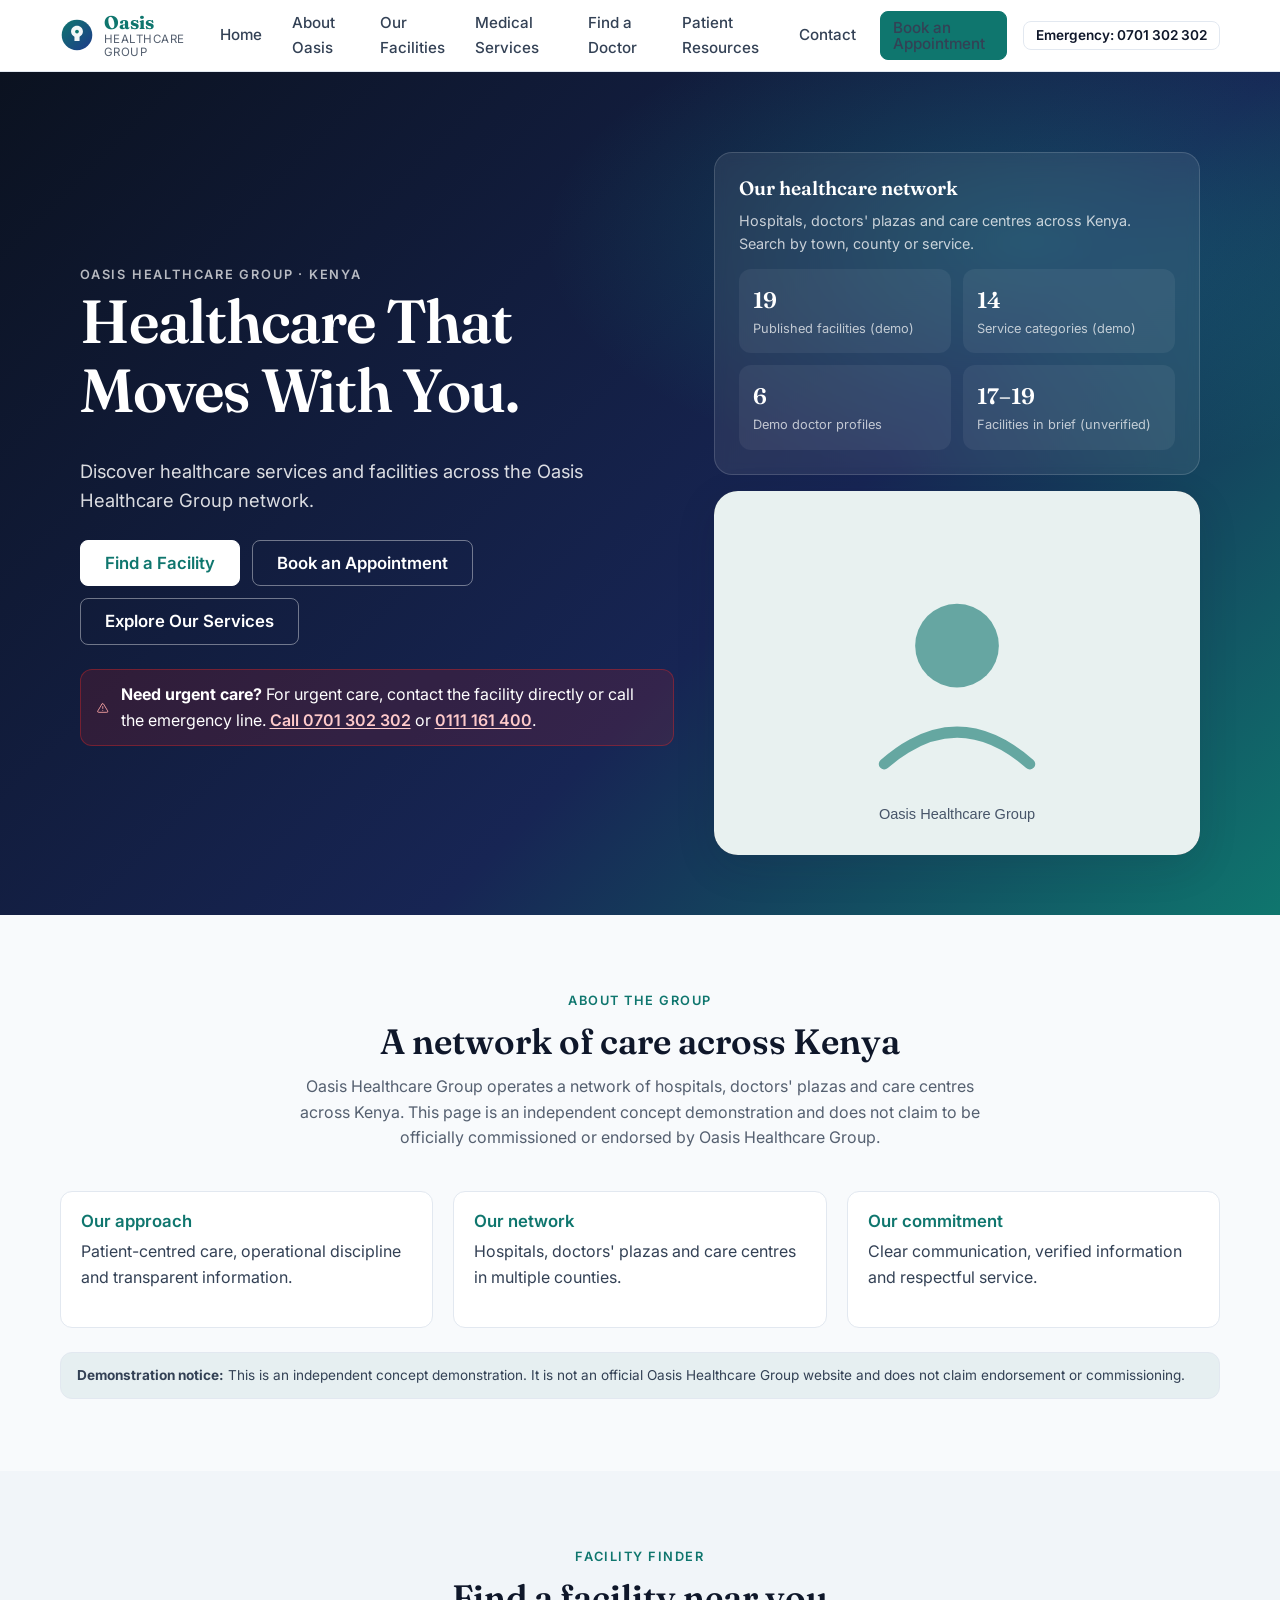
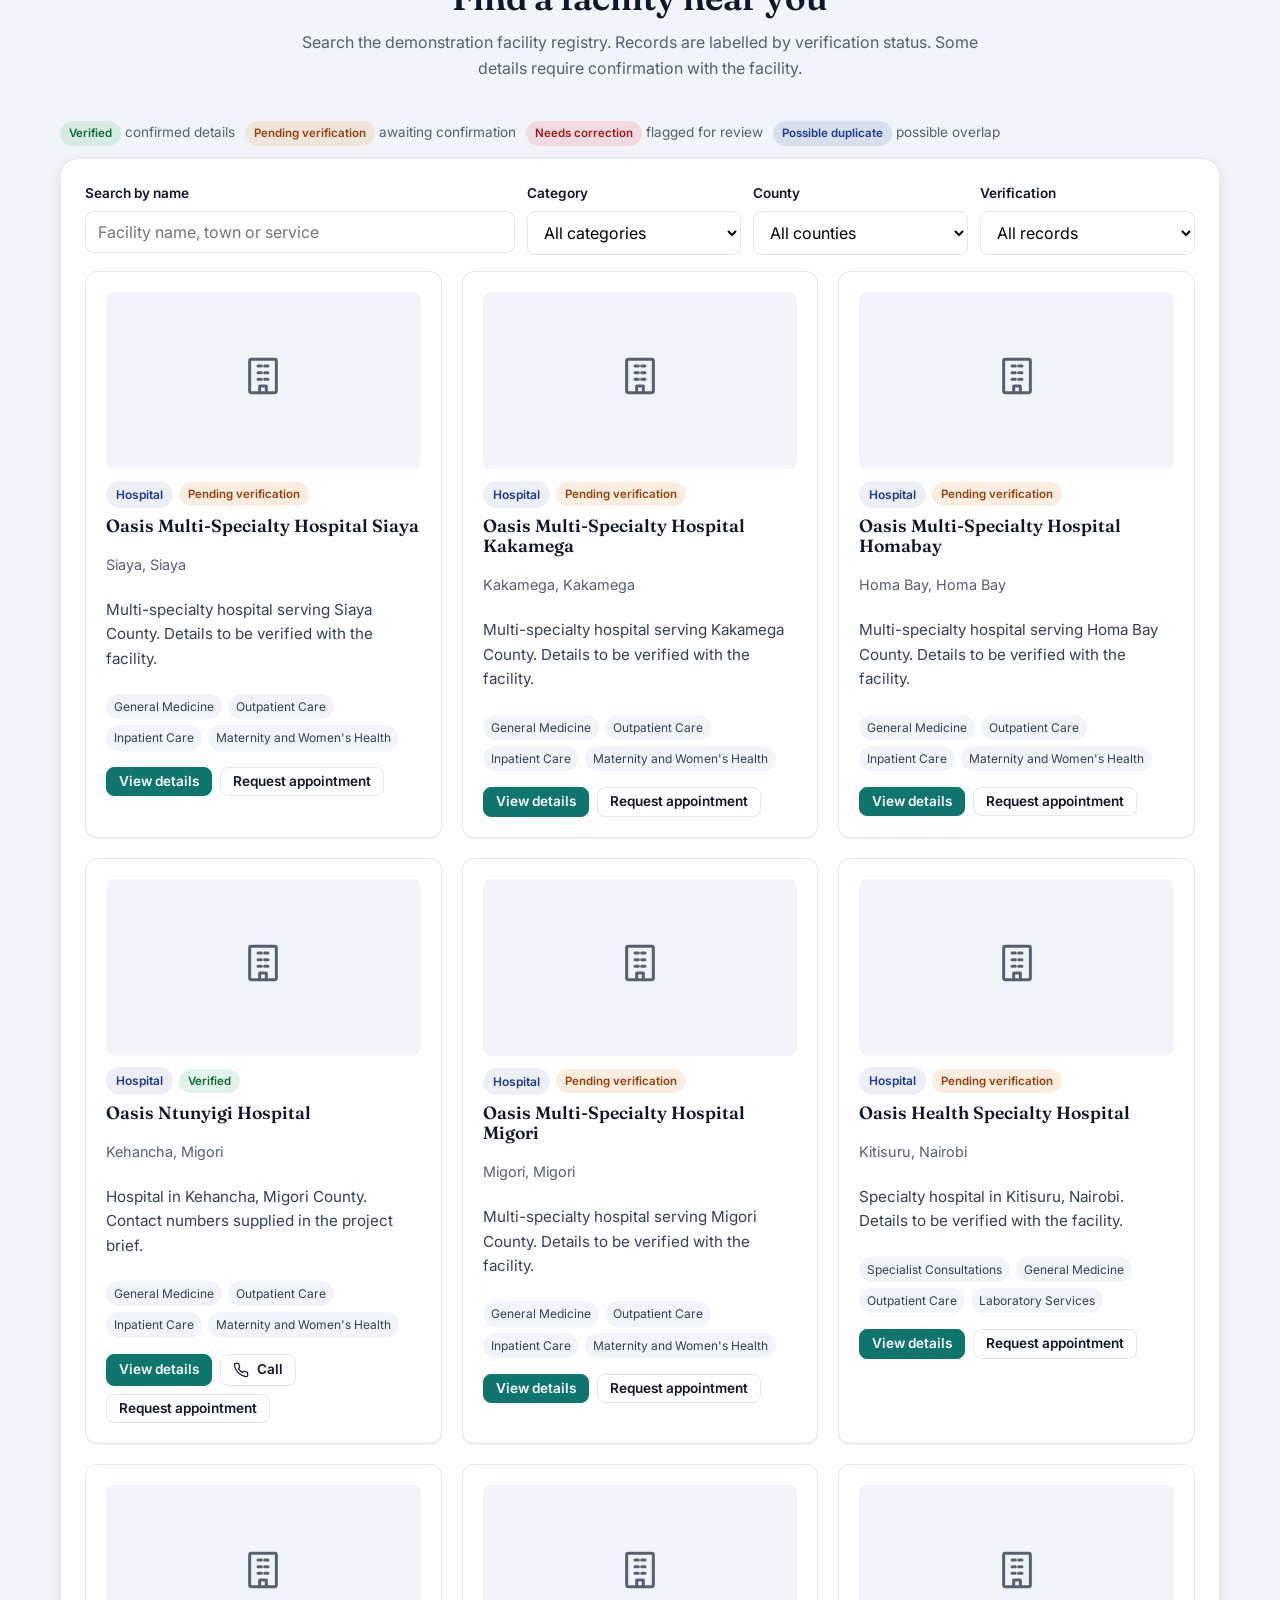
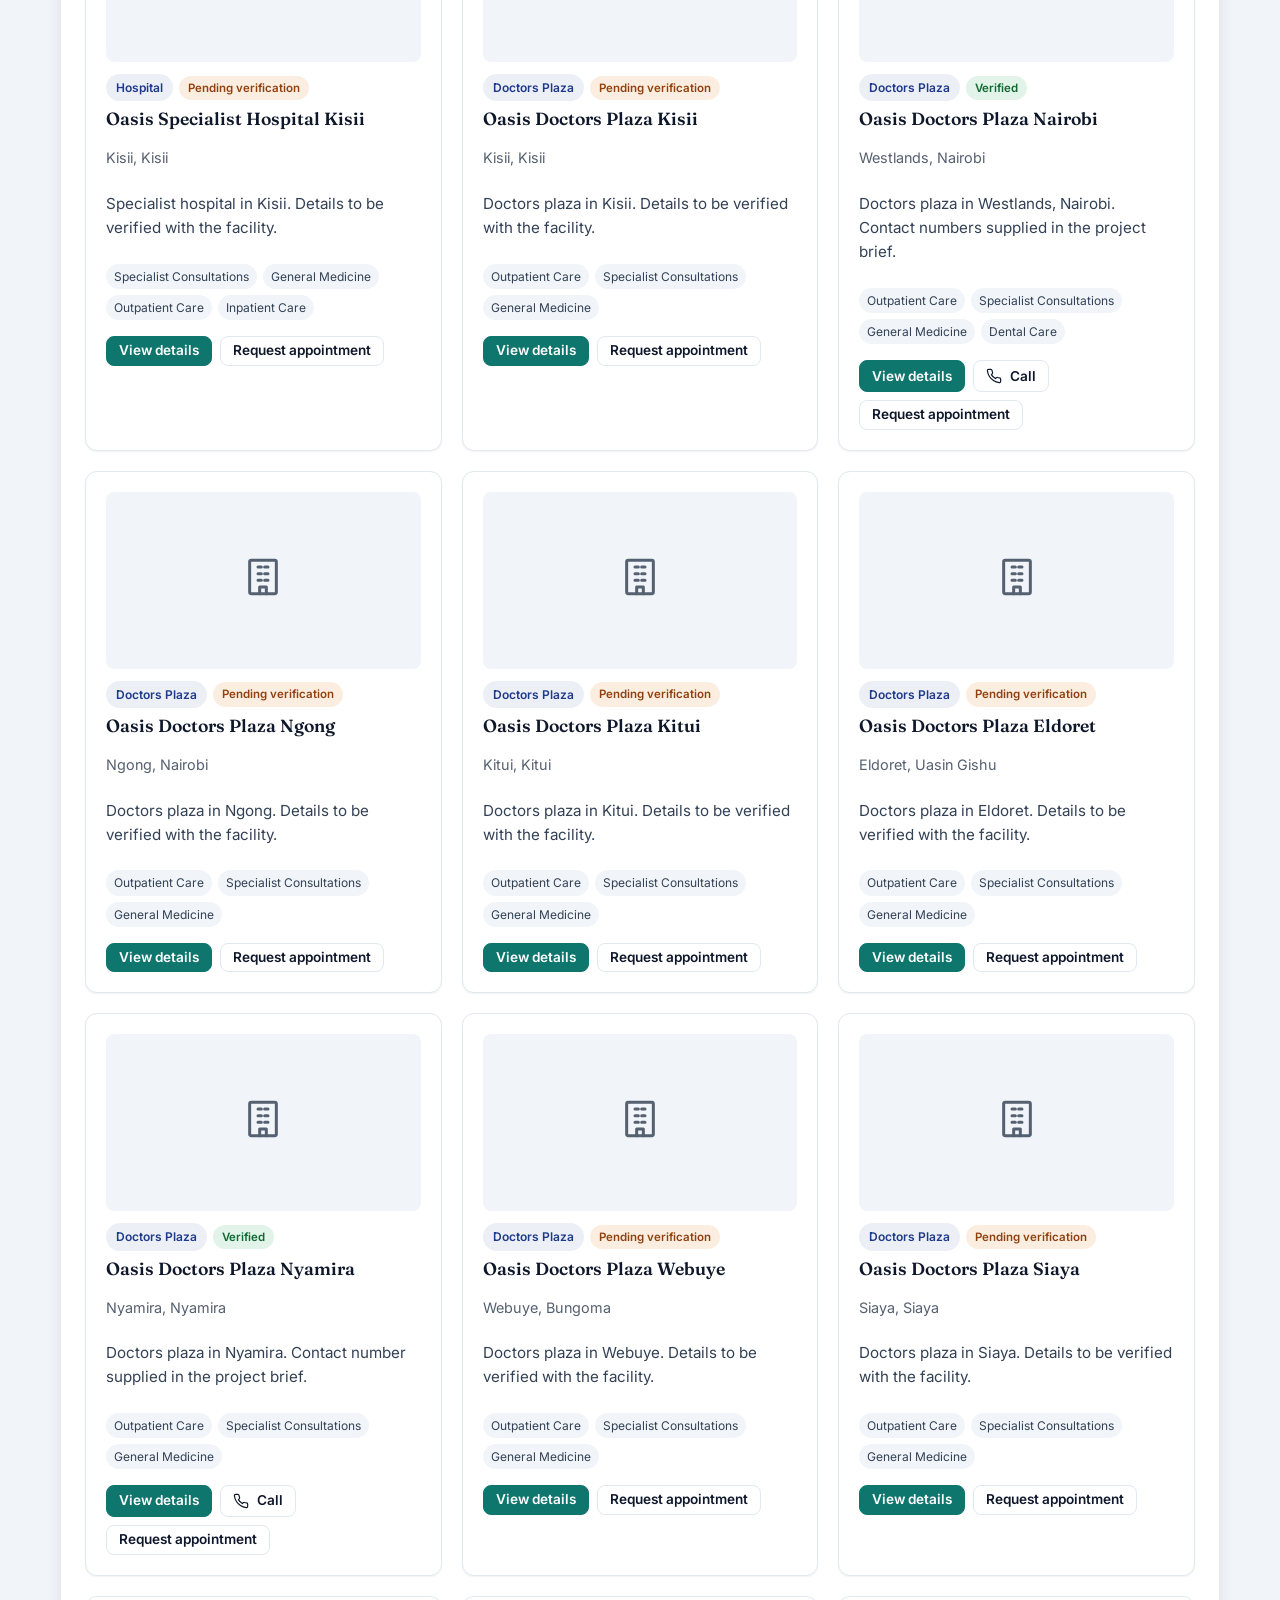
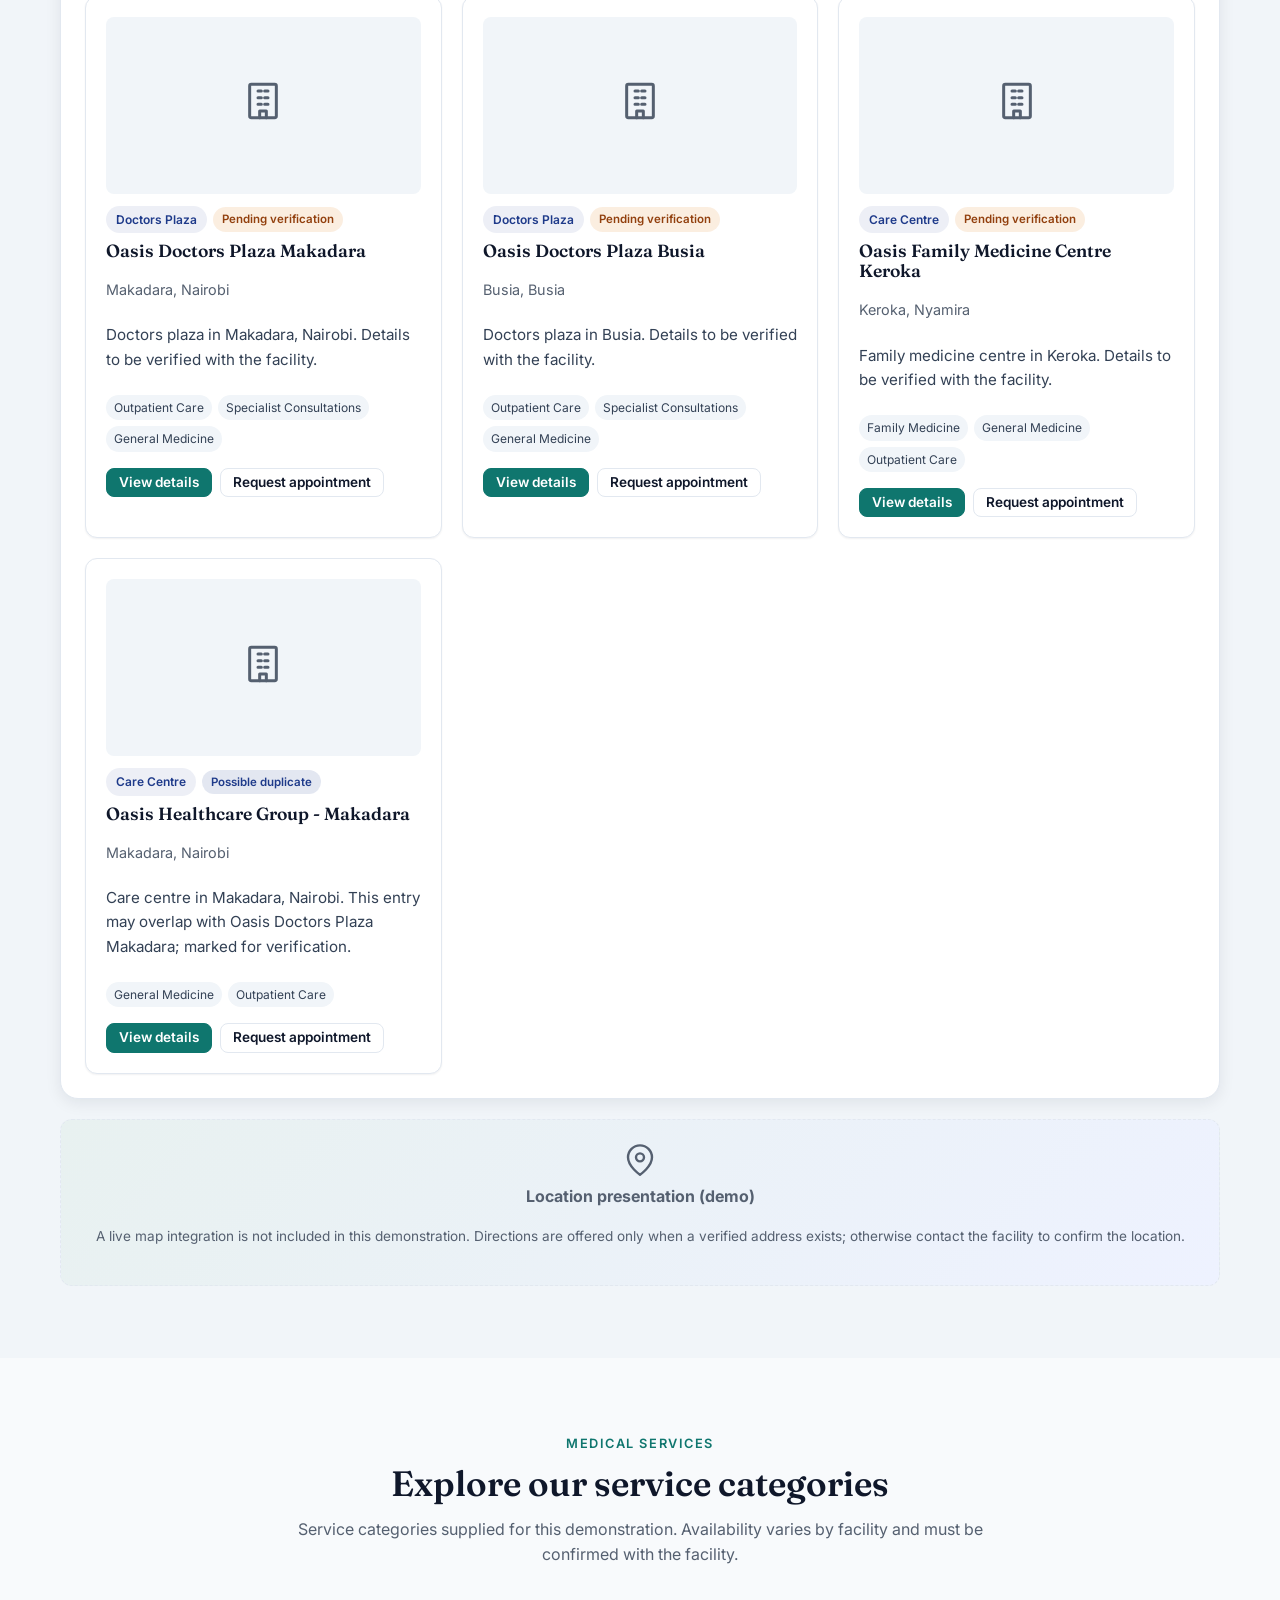
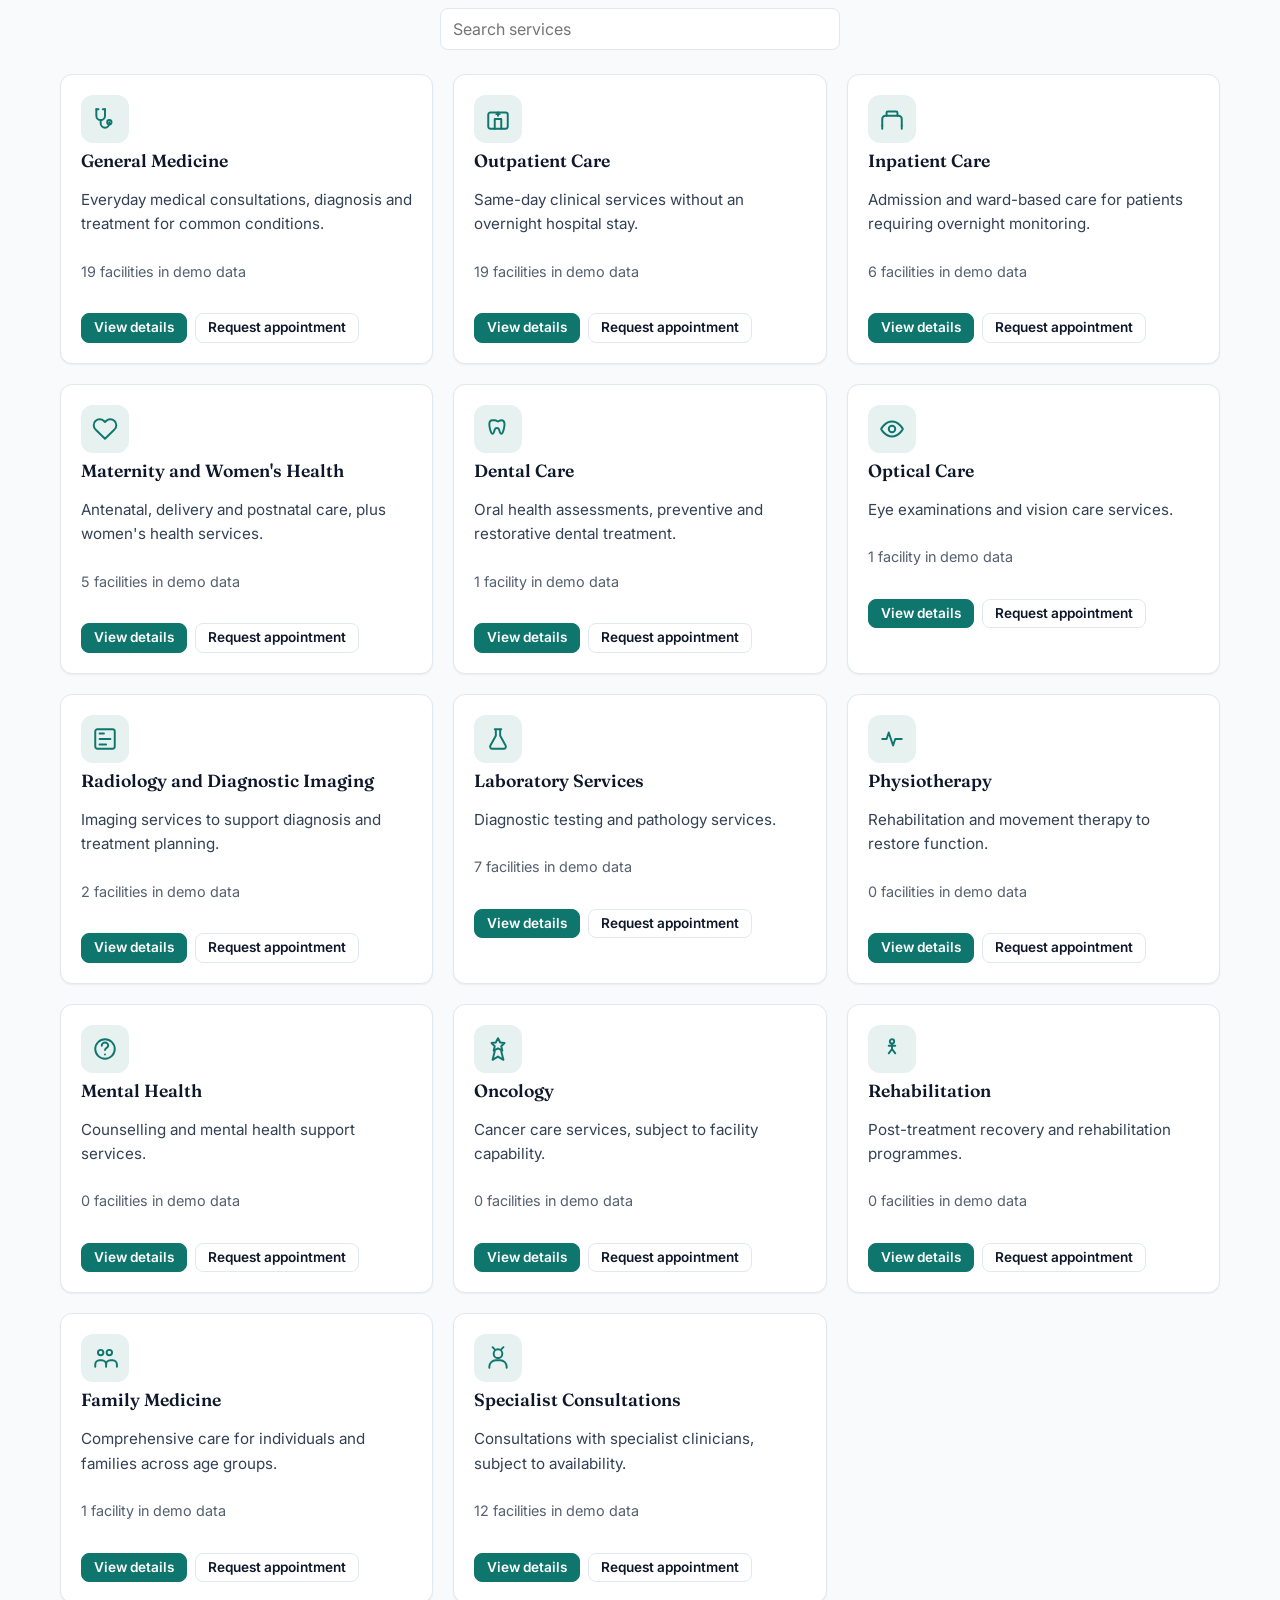
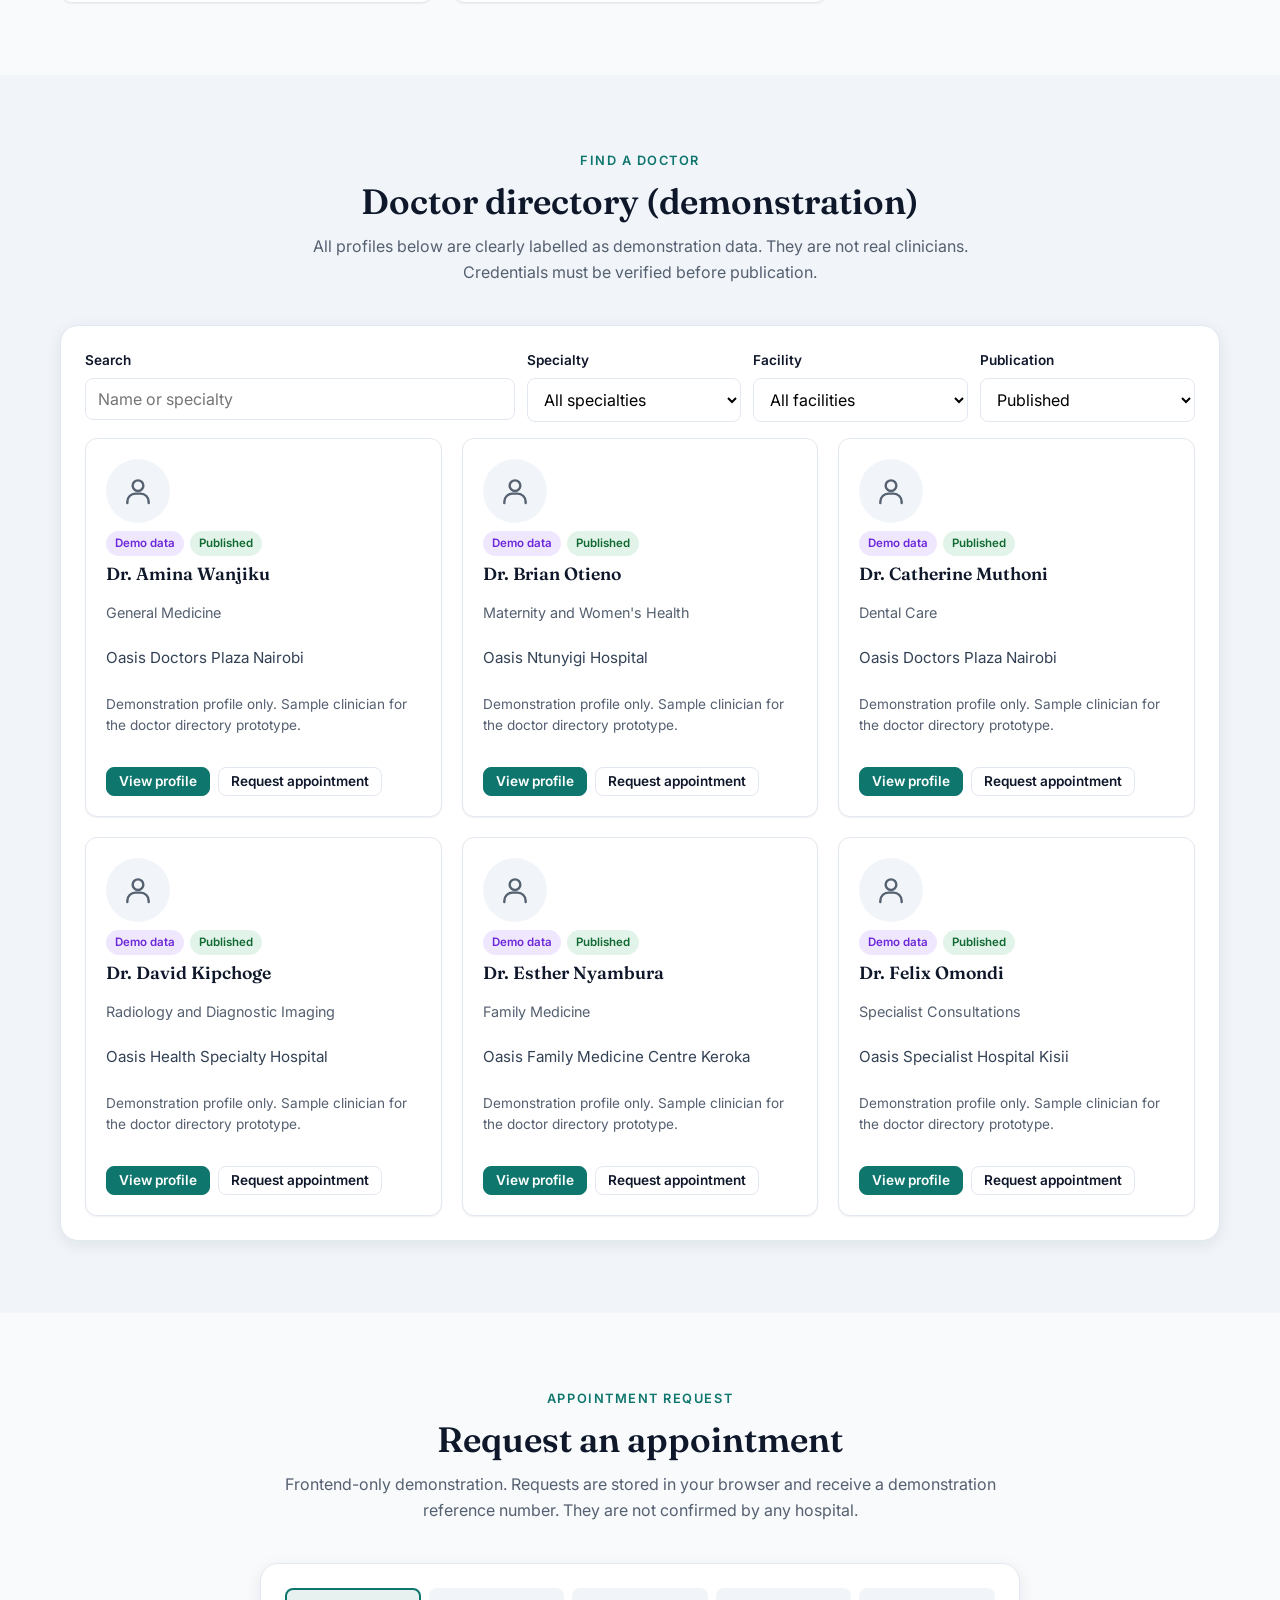
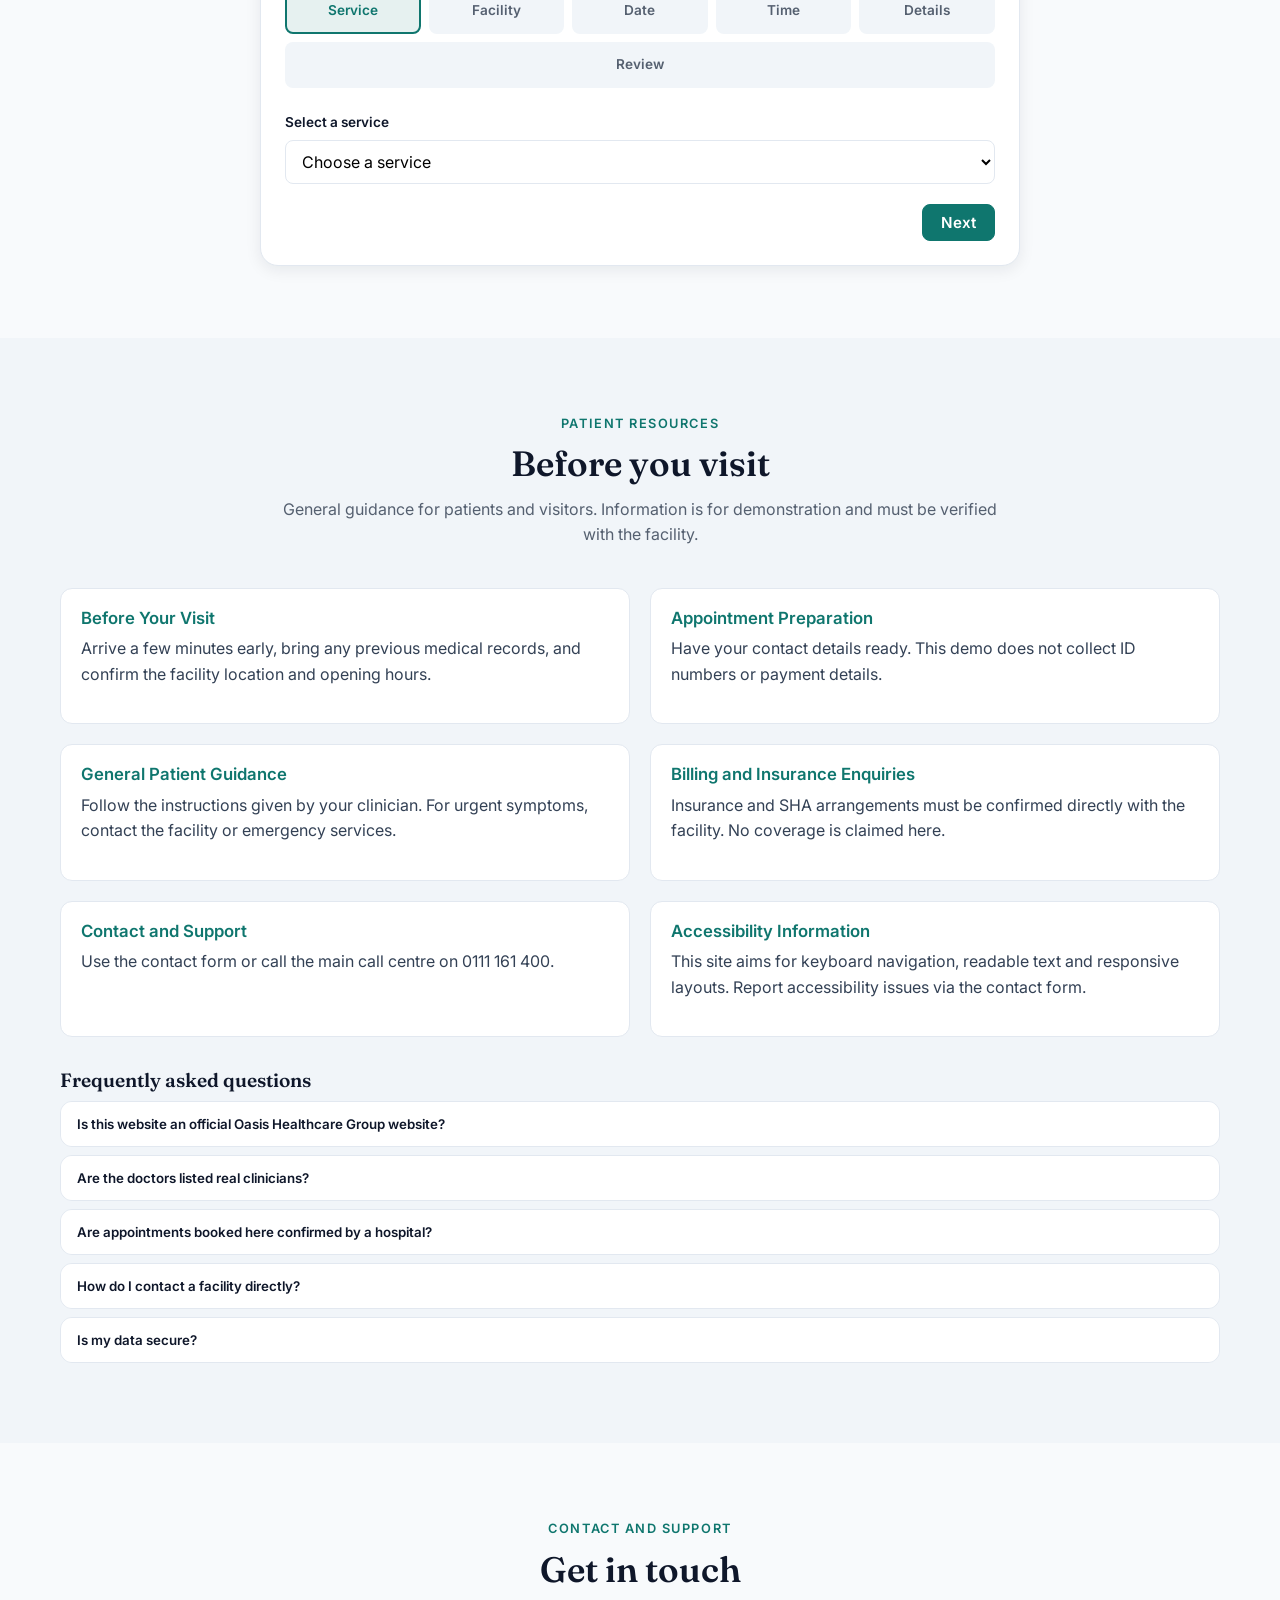
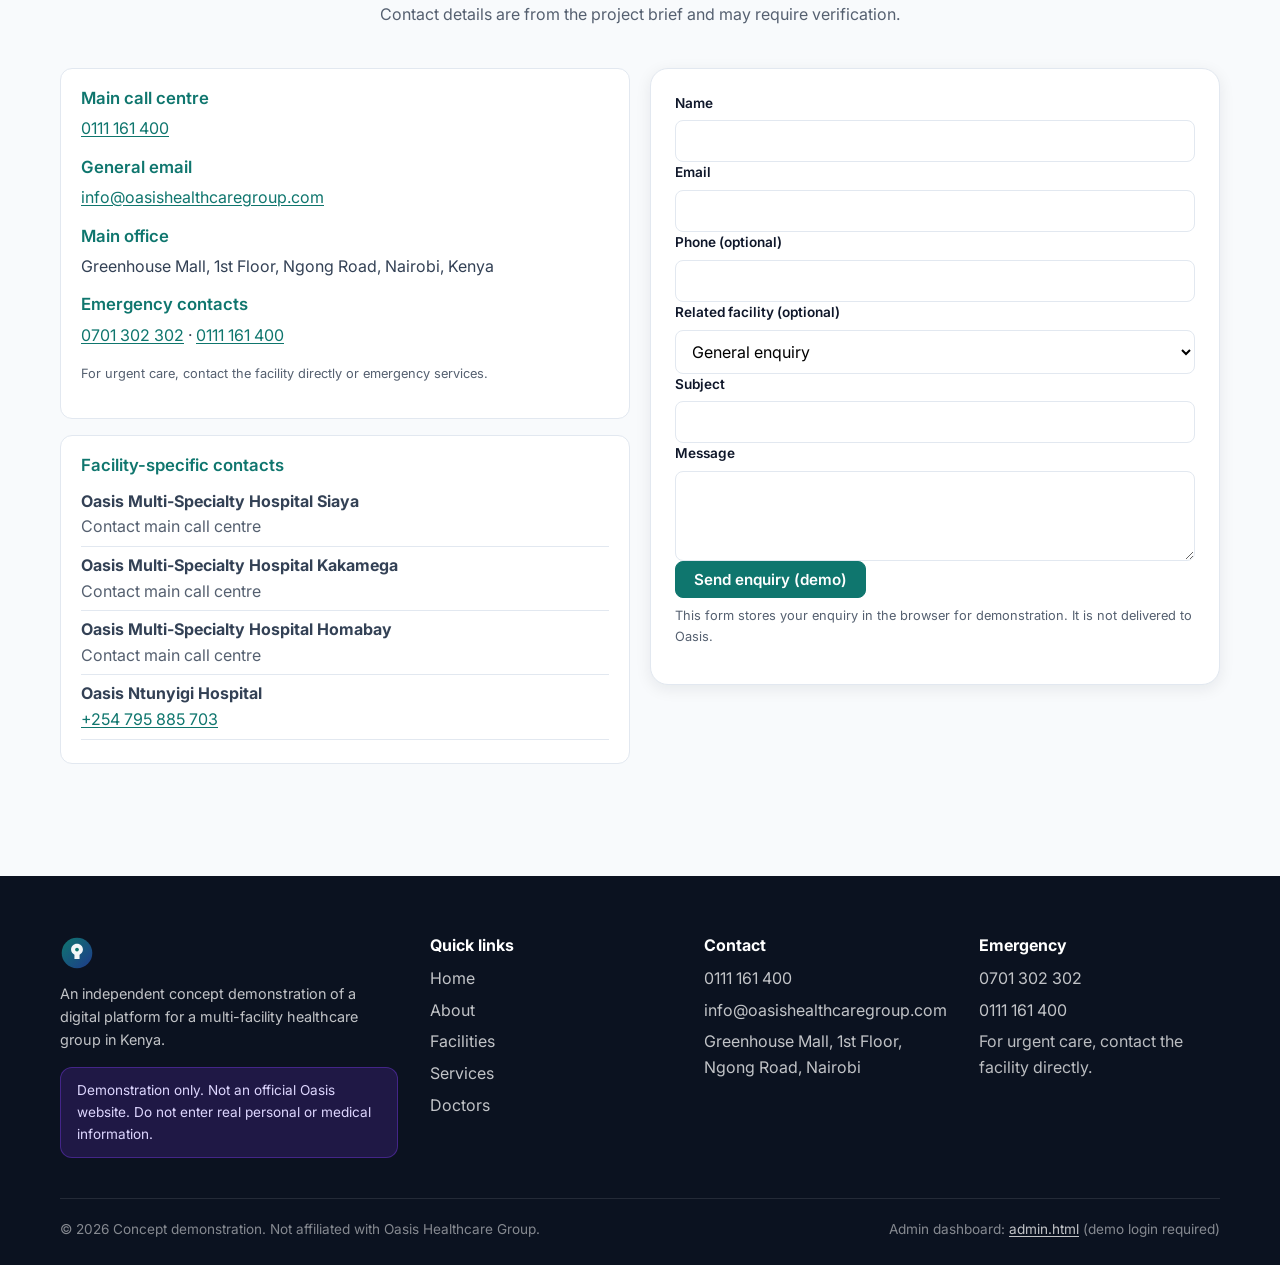
==== index.html @ 68cb0996 "Build Oasis Healthcare Group concept platform demo" ====
<!DOCTYPE html>
<html lang="en">
<head>
  <meta charset="UTF-8">
  <meta name="viewport" content="width=device-width, initial-scale=1.0">
  <title>Oasis Healthcare Group — Healthcare That Moves With You (Concept Demo)</title>
  <meta name="description" content="Independent concept demonstration of a digital healthcare platform for a multi-facility healthcare group in Kenya. Find facilities, services, doctors and request appointments.">
  <meta name="robots" content="index, follow">
  <link rel="canonical" href="https://example.com/">
  <meta property="og:title" content="Oasis Healthcare Group — Healthcare That Moves With You">
  <meta property="og:description" content="Concept demonstration of a digital healthcare platform for a multi-facility healthcare group in Kenya.">
  <meta property="og:type" content="website">
  <meta property="og:image" content="assets/og-image.svg">
  <link rel="icon" href="assets/favicon.svg" type="image/svg+xml">
  <link rel="stylesheet" href="css/style.css?v=7">
</head>
<body>
  <a class="skip-link" href="#main">Skip to content</a>

  <header class="site-header">
    <div class="container header-inner">
      <div data-logo></div>
      <nav id="siteNav" class="site-nav" aria-label="Primary"></nav>
      <div class="header-actions">
        <a class="btn btn-sm btn-ghost header-emergency" href="tel:0701302302" style="white-space:nowrap;">Emergency: 0701 302 302</a>
        <button id="menuToggle" class="menu-toggle" aria-label="Open menu" aria-expanded="false">
          <span class="icon"><svg viewBox="0 0 24 24" fill="none" stroke="currentColor" stroke-width="2" stroke-linecap="round"><path d="M3 6h18M3 12h18M3 18h18"/></svg></span>
        </button>
      </div>
    </div>
  </header>

  <div id="navDrawer" class="nav-drawer" aria-hidden="true" inert>
    <div class="backdrop"></div>
    <div class="panel">
      <div class="drawer-head">
        <div data-logo="compact"></div>
        <button class="modal-close" data-drawer-close aria-label="Close menu">&times;</button>
      </div>
      <div id="drawerLinks"></div>
    </div>
  </div>

  <main id="main">
    <section id="home" class="hero"><div class="container" id="hero"></div></section>

    <section id="about" class="section"></section>

    <section id="facilities" class="section" style="background: var(--c-bg-2);"></section>

    <section id="services" class="section"></section>

    <section id="doctors" class="section" style="background: var(--c-bg-2);"></section>

    <section id="appointment" class="section"></section>

    <section id="resources" class="section" style="background: var(--c-bg-2);"></section>

    <section id="contact" class="section"></section>
  </main>

  <footer id="siteFooter" class="site-footer"></footer>

  <div id="toastHost" class="toast-host" aria-live="polite"></div>

  <script src="js/utils.js?v=3"></script>
  <script src="js/data.js?v=3"></script>
  <script src="js/components.js?v=3"></script>
  <script src="js/main.js?v=3"></script>
</body>
</html>
---- css/style.css ----
/* style.css — public site design system */
@import url('https://fonts.googleapis.com/css2?family=Inter:wght@400;500;600;700&family=Fraunces:opsz,wght@9..144,500;9..144,600;9..144,700&display=swap');
:root {
  --c-teal: #0f766e;
  --c-teal-dark: #0b5e58;
  --c-teal-light: #14b8a6;
  --c-navy: #1e3a8a;
  --c-navy-dark: #172554;
  --c-green: #16a34a;
  --c-amber: #d97706;
  --c-red: #dc2626;
  --c-ink: #0f172a;
  --c-body: #334155;
  --c-muted: #556070;
  --c-line: #e2e8f0;
  --c-bg: #f8fafc;
  --c-bg-2: #f1f5f9;
  --c-card: #ffffff;
  --c-dark: #0b1220;

  --font-sans: 'Inter', system-ui, -apple-system, 'Segoe UI', Roboto, Helvetica, Arial, sans-serif;
  --font-display: 'Fraunces', Georgia, serif;

  --radius-sm: 8px;
  --radius: 12px;
  --radius-lg: 18px;
  --radius-xl: 24px;

  --shadow-sm: 0 1px 2px rgba(15,23,42,.06);
  --shadow: 0 4px 16px rgba(15,23,42,.08);
  --shadow-lg: 0 12px 40px rgba(15,23,42,.12);

  --container: 1200px;
  --gutter: 20px;
  --header-h: 72px;

  --transition: 180ms ease;
}

* { box-sizing: border-box; }
html { scroll-behavior: smooth; -webkit-text-size-adjust: 100%; }
body { margin:0; font-family: var(--font-sans); color: var(--c-body); background: var(--c-bg); line-height: 1.6; font-size: 16px; }
img { max-width:100%; height:auto; display:block; }
a { color: var(--c-teal); text-decoration: none; }
a:hover { text-decoration: underline; }
button { font-family: inherit; cursor: pointer; }
input, select, textarea { font-family: inherit; font-size: 16px; }
h1,h2,h3,h4 { color: var(--c-ink); font-family: var(--font-display); line-height: 1.15; margin: 0 0 .5em; }
h1 { font-size: clamp(2rem, 5vw, 3.4rem); font-weight: 600; letter-spacing: -.02em; }
h2 { font-size: clamp(1.5rem, 3.2vw, 2.2rem); font-weight: 600; }
h3 { font-size: 1.2rem; font-weight: 600; }
p { margin: 0 0 1em; }

.container { max-width: var(--container); margin: 0 auto; padding: 0 var(--gutter); }
.section { padding: 72px 0; }
.section-sm { padding: 40px 0; }
.section-title { text-align: center; max-width: 720px; margin: 0 auto 40px; }
.section-title .eyebrow { display:inline-block; font-size:.8rem; font-weight:600; letter-spacing:.12em; text-transform:uppercase; color: var(--c-teal); margin-bottom: 10px; }
.section-title h2 { margin-bottom: 12px; }
.section-title p { color: var(--c-muted); }

.skip-link { position:absolute; left:-9999px; top:0; background: var(--c-teal); color:#fff; padding:8px 12px; z-index:1000; border-radius:0 0 8px 0; }
.skip-link:focus { left:0; }

/* buttons */
.btn { display:inline-flex; align-items:center; gap:8px; padding: 10px 18px; border-radius: var(--radius-sm); border:1px solid transparent; font-weight:600; font-size:.95rem; line-height:1; transition: all var(--transition); background: var(--c-card); color: var(--c-ink); }
.btn:hover { transform: translateY(-1px); }
.btn:disabled { opacity:.5; cursor:not-allowed; transform:none; }
.btn-primary { background: var(--c-teal); color:#fff; border-color: var(--c-teal); }
.btn-primary:hover { background: var(--c-teal-dark); border-color: var(--c-teal-dark); color:#fff; text-decoration:none; }
.btn-secondary { background: var(--c-navy); color:#fff; border-color: var(--c-navy); }
.btn-secondary:hover { background: var(--c-navy-dark); color:#fff; text-decoration:none; }
.btn-ghost { background: transparent; border-color: var(--c-line); color: var(--c-ink); }
.btn-ghost:hover { background: var(--c-bg-2); text-decoration:none; }
.btn-danger { background: var(--c-red); color:#fff; border-color: var(--c-red); }
.btn-sm { padding: 7px 12px; font-size:.85rem; }
.btn-lg { padding: 14px 24px; font-size:1.05rem; }
.btn-icon { padding:8px; }
.btn .icon { width:16px; height:16px; display:inline-flex; }
.btn .icon svg { width:100%; height:100%; }

/* header */
.site-header { position: sticky; top:0; z-index: 100; background: rgba(255,255,255,.92); backdrop-filter: blur(10px); border-bottom:1px solid var(--c-line); height: var(--header-h); }
.header-inner { display:flex; align-items:center; justify-content:space-between; height:100%; gap:16px; }
.logo { display:flex; align-items:center; gap:10px; color: var(--c-ink); text-decoration:none; }
.logo:hover { text-decoration:none; }
.logo-mark { display:inline-flex; }
.logo-text { display:flex; flex-direction:column; line-height:1.1; }
.logo-name { font-family: var(--font-display); font-weight:700; font-size:1.15rem; color: var(--c-teal); }
.logo-sub { font-size:.72rem; color: var(--c-muted); letter-spacing:.04em; text-transform:uppercase; }
.site-nav { display:flex; align-items:center; gap:6px; }
.site-nav a { padding:8px 12px; border-radius:8px; color: var(--c-body); font-weight:500; font-size:.95rem; }
.site-nav a:hover { background: var(--c-bg-2); color: var(--c-ink); text-decoration:none; }
.site-nav .cta { margin-left:6px; }
.header-actions { display:flex; align-items:center; gap:8px; }
.menu-toggle { display:none; background:none; border:1px solid var(--c-line); border-radius:8px; padding:8px; }
.menu-toggle .icon { width:20px; height:20px; display:inline-flex; }
.menu-toggle .icon svg { width:100%; height:100%; }

/* mobile nav drawer */
.nav-drawer { position:fixed; inset:0; z-index:200; pointer-events:none; }
.nav-drawer.open { pointer-events:auto; }
.nav-drawer .backdrop { position:absolute; inset:0; background: rgba(15,23,42,.5); opacity:0; transition: opacity var(--transition); }
.nav-drawer.open .backdrop { opacity:1; }
.nav-drawer .panel { position:absolute; top:0; right:0; width:min(320px,85vw); height:100%; background:#fff; transform: translateX(100%); transition: transform 220ms ease; padding:20px; display:flex; flex-direction:column; gap:8px; overflow-y:auto; }
.nav-drawer.open .panel { transform: translateX(0); }
.nav-drawer a { padding:12px; border-radius:8px; color: var(--c-ink); font-weight:500; }
.nav-drawer a:hover { background: var(--c-bg-2); text-decoration:none; }
.nav-drawer .drawer-head { display:flex; align-items:center; justify-content:space-between; margin-bottom:12px; }

/* hero */
.hero { position:relative; overflow:hidden; background: linear-gradient(135deg, #0b1220 0%, #172554 60%, #0f766e 100%); color:#fff; padding: 80px 0 60px; }
.hero::before { content:''; position:absolute; inset:0; background: radial-gradient(800px 400px at 80% 20%, rgba(20,184,166,.25), transparent 60%); pointer-events:none; }
.hero-grid { display:grid; grid-template-columns: 1.1fr .9fr; gap:40px; align-items:center; position:relative; }
.hero h1 { color:#fff; font-size: clamp(2.2rem, 5.5vw, 3.8rem); }
.hero .lead { font-size:1.15rem; color: rgba(255,255,255,.85); max-width:560px; }
.hero-actions { display:flex; flex-wrap:wrap; gap:12px; margin: 24px 0; }
.hero-actions .btn-primary { background:#fff; color: var(--c-teal); border-color:#fff; }
.hero-actions .btn-primary:hover { background:#e6fffb; }
.hero-actions .btn-ghost { border-color: rgba(255,255,255,.4); color:#fff; }
.hero-actions .btn-ghost:hover { background: rgba(255,255,255,.1); }
.hero-card { background: rgba(255,255,255,.08); border:1px solid rgba(255,255,255,.15); border-radius: var(--radius-lg); padding:24px; backdrop-filter: blur(6px); }
.hero-card h3, .hero-card-title { color:#fff; font-size:1.2rem; margin-bottom:.5em; }
.hero-stats { display:grid; grid-template-columns:repeat(2,1fr); gap:12px; margin-top:12px; }
.hero-stat { background: rgba(255,255,255,.06); border-radius: var(--radius); padding:14px; }
.hero-stat .num { font-family: var(--font-display); font-size:1.4rem; color:#fff; font-weight:600; }
.hero-stat .lbl { font-size:.8rem; color: rgba(255,255,255,.7); }
.emergency-banner { display:flex; align-items:center; gap:12px; background: rgba(220,38,38,.15); border:1px solid rgba(220,38,38,.4); border-radius: var(--radius); padding:12px 16px; margin-top:16px; }
.emergency-banner .icon { width:20px; height:20px; color:#fca5a5; display:inline-flex; }
.emergency-banner .icon svg { width:100%; height:100%; }
.emergency-banner strong { color:#fff; }
.emergency-banner a { color:#fecaca; font-weight:600; }
.hero-image { border-radius: var(--radius-xl); overflow:hidden; box-shadow: var(--shadow-lg); background: var(--c-dark); aspect-ratio: 4/3; position:relative; }
.hero-image img { width:100%; height:100%; object-fit:cover; }
.hero-image .fallback { position:absolute; inset:0; display:flex; align-items:center; justify-content:center; color: rgba(255,255,255,.4); }

/* cards */
.card { background: var(--c-card); border:1px solid var(--c-line); border-radius: var(--radius); padding:20px; box-shadow: var(--shadow-sm); transition: box-shadow var(--transition), transform var(--transition); }
.card:hover { box-shadow: var(--shadow); }
.card-media { border-radius: var(--radius-sm); overflow:hidden; background: var(--c-bg-2); aspect-ratio:16/9; display:flex; align-items:center; justify-content:center; margin-bottom:12px; color: var(--c-muted); }
.card-media .icon { width:40px; height:40px; display:inline-flex; }
.card-media .icon svg { width:100%; height:100%; }
.card-body { display:flex; flex-direction:column; gap:8px; }
.card-title { font-size:1.1rem; font-family: var(--font-display); }
.card-sub { color: var(--c-muted); font-size:.9rem; }
.card-text { color: var(--c-body); font-size:.95rem; }
.card-text.muted { color: var(--c-muted); font-size:.85rem; }
.card-meta-row { display:flex; flex-wrap:wrap; gap:6px; align-items:center; }
.card-icon { width:48px; height:48px; border-radius:12px; background: rgba(15,118,110,.1); color: var(--c-teal); display:flex; align-items:center; justify-content:center; margin-bottom:8px; }
.card-icon .icon { width:26px; height:26px; display:inline-flex; }
.card-icon .icon svg { width:100%; height:100%; }
.card-avatar { width:64px; height:64px; border-radius:50%; background: var(--c-bg-2); color: var(--c-muted); display:flex; align-items:center; justify-content:center; margin-bottom:8px; }
.card-avatar .icon { width:32px; height:32px; display:inline-flex; }
.card-avatar .icon svg { width:100%; height:100%; }
.card-actions { display:flex; flex-wrap:wrap; gap:8px; margin-top:8px; }
.tag-row { display:flex; flex-wrap:wrap; gap:6px; }
.tag { font-size:.75rem; padding:3px 8px; border-radius:999px; background: var(--c-bg-2); color: var(--c-body); }
.chip { font-size:.75rem; font-weight:600; padding:4px 10px; border-radius:999px; background: rgba(30,58,138,.08); color: var(--c-navy); }
.badge { display:inline-flex; align-items:center; gap:4px; font-size:.72rem; font-weight:600; padding:3px 9px; border-radius:999px; }
.badge-success { background: rgba(22,163,74,.12); color:#116932; }
.badge-warn { background: rgba(217,119,6,.12); color:#92400e; }
.badge-danger { background: rgba(220,38,38,.12); color:#991b1b; }
.badge-info { background: rgba(30,58,138,.12); color:#1e3a8a; }
.badge-muted { background: var(--c-bg-2); color: var(--c-muted); }
.badge-primary { background: rgba(15,118,110,.12); color: var(--c-teal-dark); }
.badge-demo { background: rgba(124,58,237,.12); color:#6d28d9; }

/* grids */
.grid { display:grid; gap:20px; }
.grid-2 { grid-template-columns: repeat(2,1fr); }
.grid-3 { grid-template-columns: repeat(3,1fr); }
.grid-4 { grid-template-columns: repeat(4,1fr); }

/* facility finder */
.finder { background: var(--c-card); border:1px solid var(--c-line); border-radius: var(--radius-lg); padding:24px; box-shadow: var(--shadow); }
.finder-controls { display:grid; grid-template-columns: 2fr 1fr 1fr 1fr; gap:12px; margin-bottom:16px; }
.finder-controls input, .finder-controls select { width:100%; padding:10px 12px; border:1px solid var(--c-line); border-radius: var(--radius-sm); background:#fff; }
.field { display:flex; flex-direction:column; gap:6px; }
.field label { font-size:.85rem; font-weight:600; color: var(--c-ink); }
.field input, .field select, .field textarea { width:100%; padding:10px 12px; border:1px solid var(--c-line); border-radius: var(--radius-sm); background:#fff; }
.field input:focus, .field select:focus, .field textarea:focus { outline:2px solid var(--c-teal); outline-offset:1px; border-color: var(--c-teal); }
.field textarea { resize:vertical; min-height:90px; }
.field-error { color: var(--c-red); font-size:.8rem; }
.field.invalid input, .field.invalid select, .field.invalid textarea { border-color: var(--c-red); }

.verification-legend { display:flex; flex-wrap:wrap; gap:10px; margin: 12px 0; font-size:.85rem; color: var(--c-muted); }

/* map placeholder */
.map-panel { background: linear-gradient(135deg, #e8f1f0, #eef2ff); border:1px dashed var(--c-line); border-radius: var(--radius); padding:24px; text-align:center; color: var(--c-muted); }
.map-panel .icon { width:32px; height:32px; display:inline-flex; margin-bottom:8px; }
.map-panel .icon svg { width:100%; height:100%; }

/* modal */
.modal-overlay { position:fixed; inset:0; z-index:500; background: rgba(15,23,42,.55); display:flex; align-items:center; justify-content:center; padding:20px; opacity:0; transition: opacity 180ms ease; pointer-events:none; }
.modal-overlay.show { opacity:1; pointer-events:auto; }
.modal-card { background:#fff; border-radius: var(--radius-lg); width:min(720px,100%); max-height:90vh; overflow:auto; box-shadow: var(--shadow-lg); transform: translateY(10px); transition: transform 180ms ease; }
.modal-overlay.show .modal-card { transform: translateY(0); }
.modal-card.modal-sm { width:min(420px,100%); }
.modal-card.modal-lg { width:min(920px,100%); }
.modal-header { display:flex; align-items:center; justify-content:space-between; padding:20px 24px; border-bottom:1px solid var(--c-line); }
.modal-title { margin:0; font-size:1.2rem; }
.modal-close { background:none; border:none; font-size:1.6rem; line-height:1; color: var(--c-muted); padding:4px 8px; border-radius:6px; }
.modal-close:hover { background: var(--c-bg-2); color: var(--c-ink); }
.modal-body-wrap { padding:24px; }
.modal-actions { display:flex; justify-content:flex-end; gap:10px; padding:16px 24px; border-top:1px solid var(--c-line); flex-wrap:wrap; }

/* toast */
.toast-host { position:fixed; bottom:20px; right:20px; z-index:600; display:flex; flex-direction:column; gap:8px; }
.toast { background: var(--c-ink); color:#fff; padding:12px 16px; border-radius: var(--radius-sm); box-shadow: var(--shadow-lg); transform: translateY(20px); opacity:0; transition: all 200ms ease; max-width:360px; }
.toast.show { transform: translateY(0); opacity:1; }
.toast-success { background: var(--c-green); }
.toast-error { background: var(--c-red); }
.toast-warn { background: var(--c-amber); }
.toast-info { background: var(--c-teal); }

/* tabs */
.tabs { display:flex; gap:4px; border-bottom:1px solid var(--c-line); margin-bottom:20px; overflow-x:auto; }
.tab { padding:10px 16px; background:none; border:none; border-bottom:2px solid transparent; color: var(--c-muted); font-weight:600; white-space:nowrap; }
.tab.active { color: var(--c-teal); border-bottom-color: var(--c-teal); }
.tab:hover { color: var(--c-ink); }

/* accordion / faq */
.faq-item { border:1px solid var(--c-line); border-radius: var(--radius); margin-bottom:8px; overflow:hidden; }
.faq-q { width:100%; text-align:left; padding:14px 16px; background:#fff; border:none; font-weight:600; color: var(--c-ink); display:flex; justify-content:space-between; align-items:center; }
.faq-a { padding:0 16px 14px; color: var(--c-body); display:none; }
.faq-item.open .faq-a { display:block; }
.faq-item.open .faq-q { color: var(--c-teal); }

/* footer */
.site-footer { background: var(--c-dark); color: rgba(255,255,255,.75); padding:60px 0 24px; margin-top:40px; }
.site-footer h4 { color:#fff; font-family: var(--font-sans); font-size:1rem; margin-bottom:12px; }
.site-footer a { color: rgba(255,255,255,.75); }
.site-footer a:hover { color:#fff; text-decoration:none; }
.footer-grid { display:grid; grid-template-columns: 1.4fr 1fr 1fr 1fr; gap:32px; }
.footer-bottom { border-top:1px solid rgba(255,255,255,.1); margin-top:40px; padding-top:20px; font-size:.85rem; color: rgba(255,255,255,.5); display:flex; justify-content:space-between; flex-wrap:wrap; gap:8px; }
.demo-notice { background: rgba(124,58,237,.12); border:1px solid rgba(124,58,237,.3); border-radius: var(--radius); padding:12px 16px; font-size:.85rem; color:#4c1d95; margin-top:16px; }
.demo-notice a { color:#4c1d95; text-decoration:underline; }
.site-footer .muted { color: rgba(255,255,255,.72); }
.site-footer .demo-notice { color:#ddd6fe; background: rgba(124,58,237,.18); border-color: rgba(124,58,237,.4); }
.site-footer .demo-notice a { color:#e9d5ff; }
p a, .resource-card a, .emergency-banner a, .footer-bottom a { text-decoration: underline; text-underline-offset: 2px; }
.btn, .site-nav a, .site-footer a.btn { text-decoration: none; }

/* appointment wizard */
.wizard { }
.wizard-steps { display:flex; gap:8px; margin-bottom:24px; flex-wrap:wrap; }
.wizard-step { flex:1; min-width:120px; padding:10px 12px; border-radius: var(--radius-sm); background: var(--c-bg-2); color: var(--c-muted); font-size:.85rem; font-weight:600; text-align:center; border:2px solid transparent; }
.wizard-step.active { background: rgba(15,118,110,.1); color: var(--c-teal); border-color: var(--c-teal); }
.wizard-step.done { background: rgba(22,163,74,.1); color:#15803d; }
.wizard-panel { display:none; }
.wizard-panel.active { display:block; }
.wizard-nav { display:flex; justify-content:space-between; margin-top:20px; gap:10px; }

/* empty state */
.empty-state { text-align:center; padding:40px 20px; color: var(--c-muted); }
.empty-state .empty-icon { width:48px; height:48px; margin:0 auto 12px; color: var(--c-muted); display:inline-flex; }
.empty-state .empty-icon svg { width:100%; height:100%; }
.empty-state h3 { color: var(--c-ink); }

/* skeleton */
.skeleton { background: linear-gradient(90deg, var(--c-bg-2) 25%, #e8edf3 50%, var(--c-bg-2) 75%); background-size:200% 100%; animation: shimmer 1.4s infinite; border-radius: var(--radius); min-height:180px; }
@keyframes shimmer { 0%{background-position:200% 0} 100%{background-position:-200% 0} }

/* resource cards */
.resource-card { background: var(--c-card); border:1px solid var(--c-line); border-radius: var(--radius); padding:20px; }
.resource-card h3 { font-family: var(--font-sans); font-size:1.05rem; color: var(--c-teal); margin-bottom:8px; }

/* counters for admin charts */
.bar-chart { display:flex; flex-direction:column; gap:10px; }
.bar-row { display:grid; grid-template-columns: 140px 1fr 40px; gap:10px; align-items:center; font-size:.85rem; }
.bar-track { height:10px; background: var(--c-bg-2); border-radius:999px; overflow:hidden; }
.bar-fill { height:100%; background: var(--c-teal); border-radius:999px; transition: width 400ms ease; }
.pie-legend { display:flex; flex-wrap:wrap; gap:10px; font-size:.85rem; }
.pie-legend span { display:inline-flex; align-items:center; gap:6px; }
.pie-legend i { width:10px; height:10px; border-radius:2px; display:inline-block; }

/* responsive */
@media (max-width: 1024px) {
  .grid-4 { grid-template-columns: repeat(2,1fr); }
  .grid-3 { grid-template-columns: repeat(2,1fr); }
  .finder-controls { grid-template-columns: 1fr 1fr; }
  .footer-grid { grid-template-columns: 1fr 1fr; }
  .hero-grid { grid-template-columns: 1fr; }
  .site-nav { display:none; }
  .menu-toggle { display:inline-flex; }
}
@media (max-width: 768px) {
  .site-nav { display:none; }
  .menu-toggle { display:inline-flex; }
  .grid-2, .grid-3, .grid-4 { grid-template-columns: 1fr; }
  .finder-controls { grid-template-columns: 1fr; }
  .footer-grid { grid-template-columns: 1fr; }
  .section { padding:48px 0; }
  .hero { padding: 56px 0 40px; }
  .bar-row { grid-template-columns: 100px 1fr 32px; }
}
@media (max-width: 640px) {
  .header-emergency { display:none; }
}
@media (max-width: 480px) {
  .container { padding: 0 16px; }
  .hero-actions { flex-direction:column; }
  .hero-actions .btn { width:100%; justify-content:center; }
  .logo-sub { font-size:.62rem; }
}

/* reduced motion */
@media (prefers-reduced-motion: reduce) {
  * { animation-duration: .01ms !important; animation-iteration-count: 1 !important; transition-duration: .01ms !important; scroll-behavior: auto !important; }
}

/* print */
@media print { .site-header, .nav-drawer, .toast-host { display:none; } }

/* utility */
.muted { color: var(--c-muted); }
.sr-only { position:absolute; width:1px; height:1px; padding:0; margin:-1px; overflow:hidden; clip:rect(0,0,0,0); border:0; }
.text-center { text-align:center; }
.mt-8 { margin-top:8px; } .mt-16 { margin-top:16px; } .mt-24 { margin-top:24px; }
.mb-8 { margin-bottom:8px; } .mb-16 { margin-bottom:16px; }
.flex { display:flex; } .flex-wrap { flex-wrap:wrap; } .gap-8 { gap:8px; } .gap-12 { gap:12px; }
.justify-between { justify-content:space-between; } .items-center { align-items:center; }
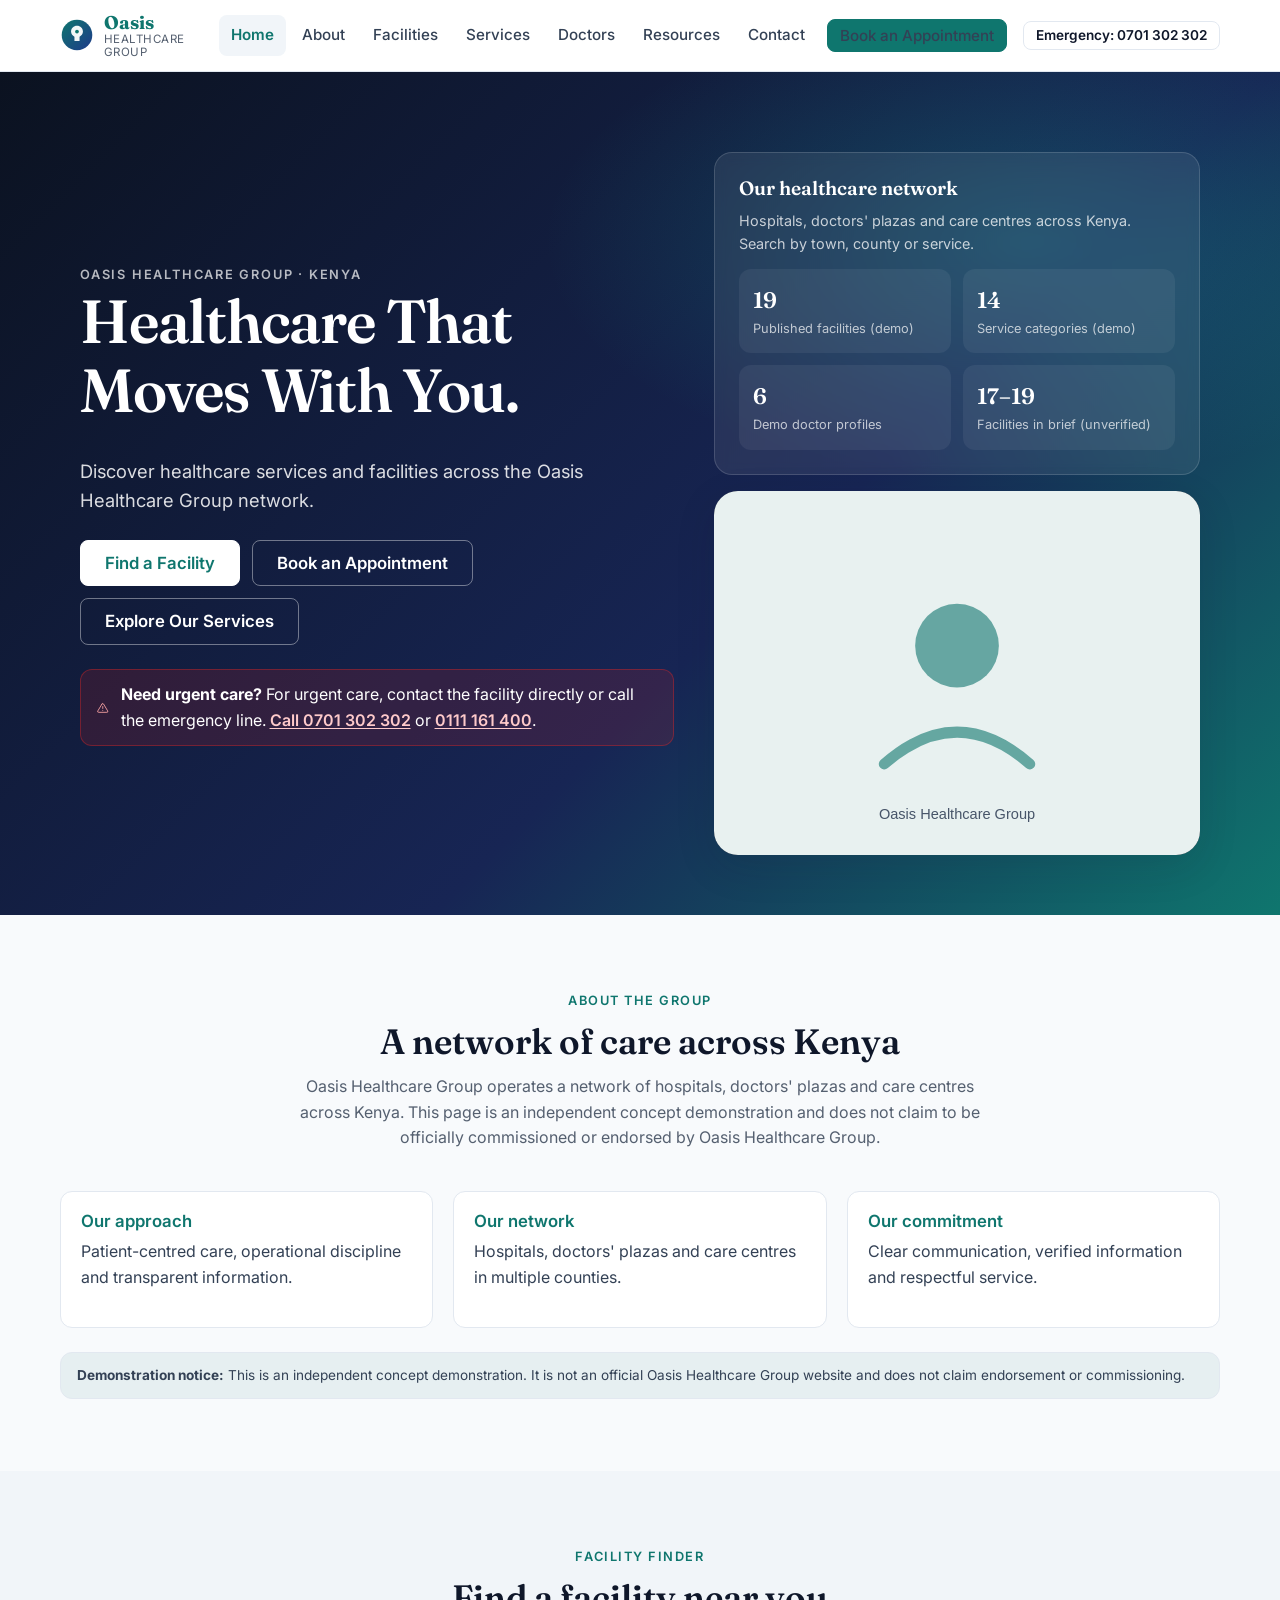
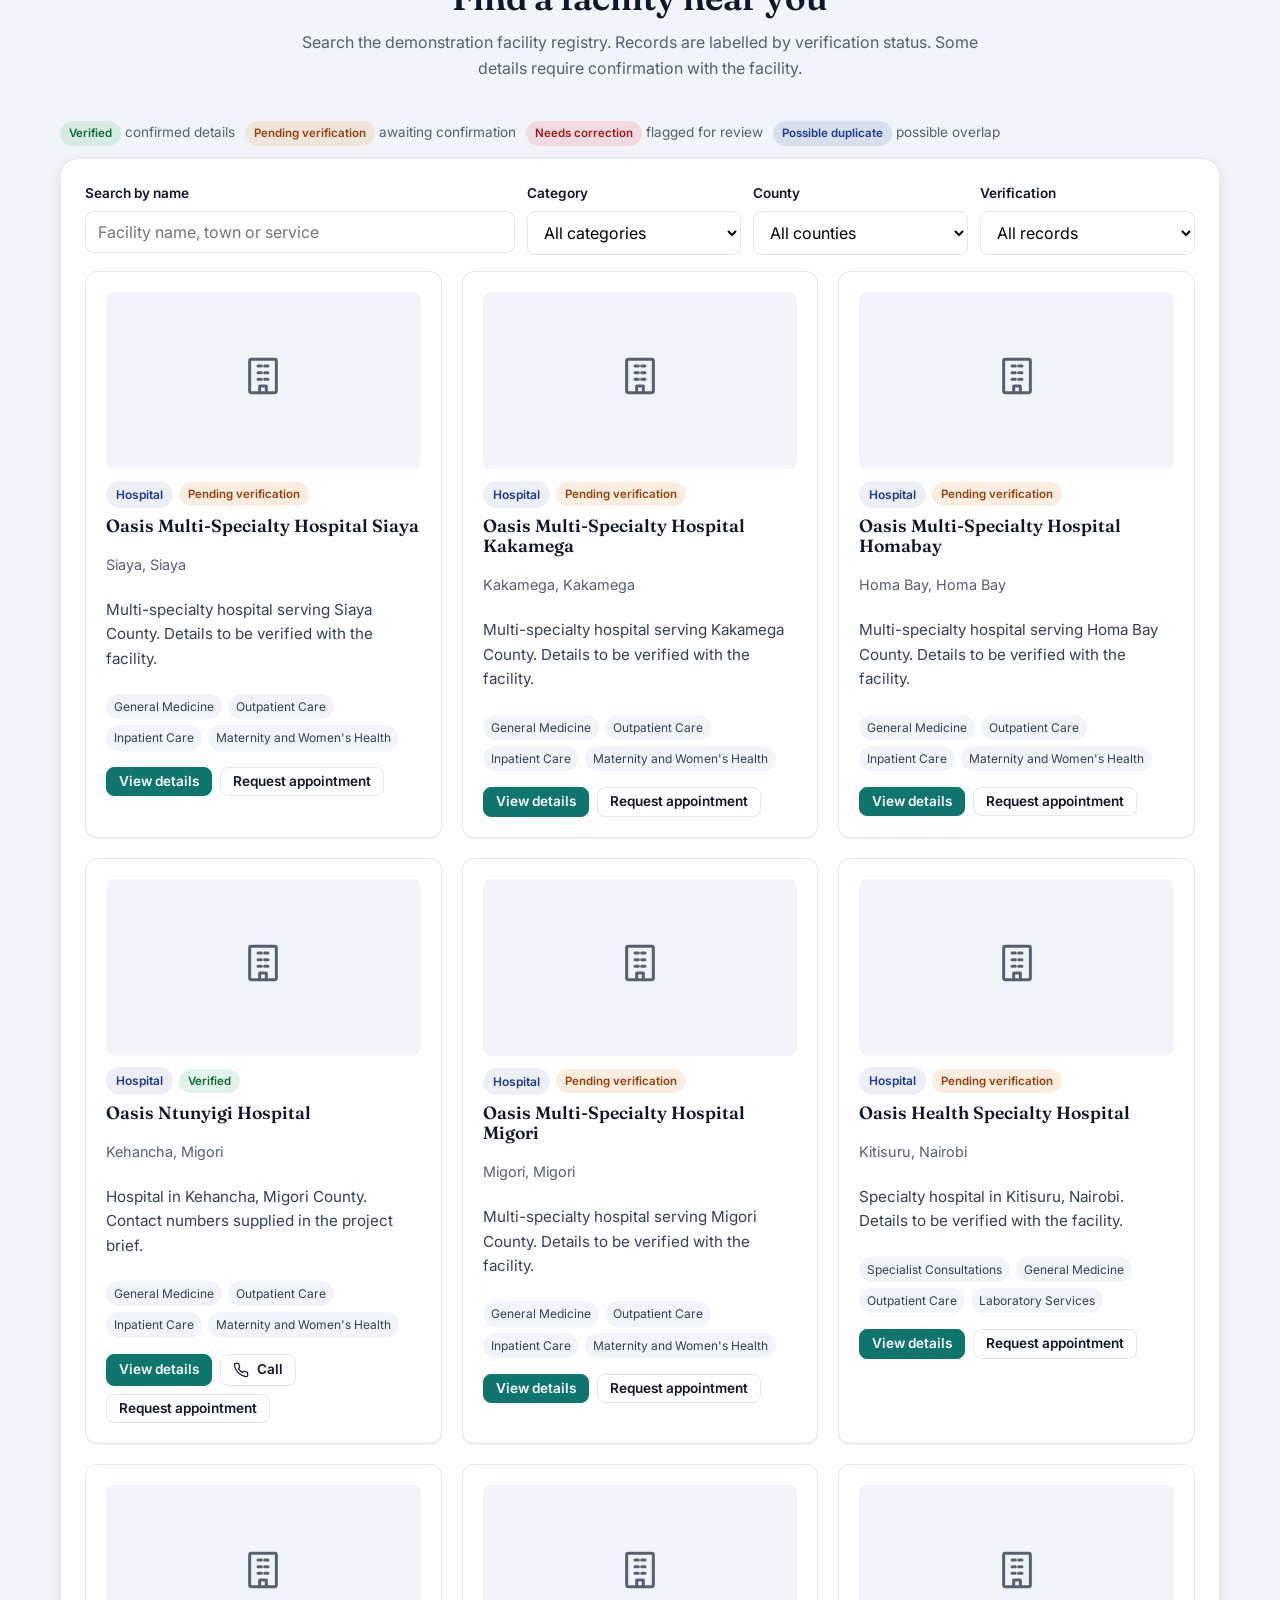
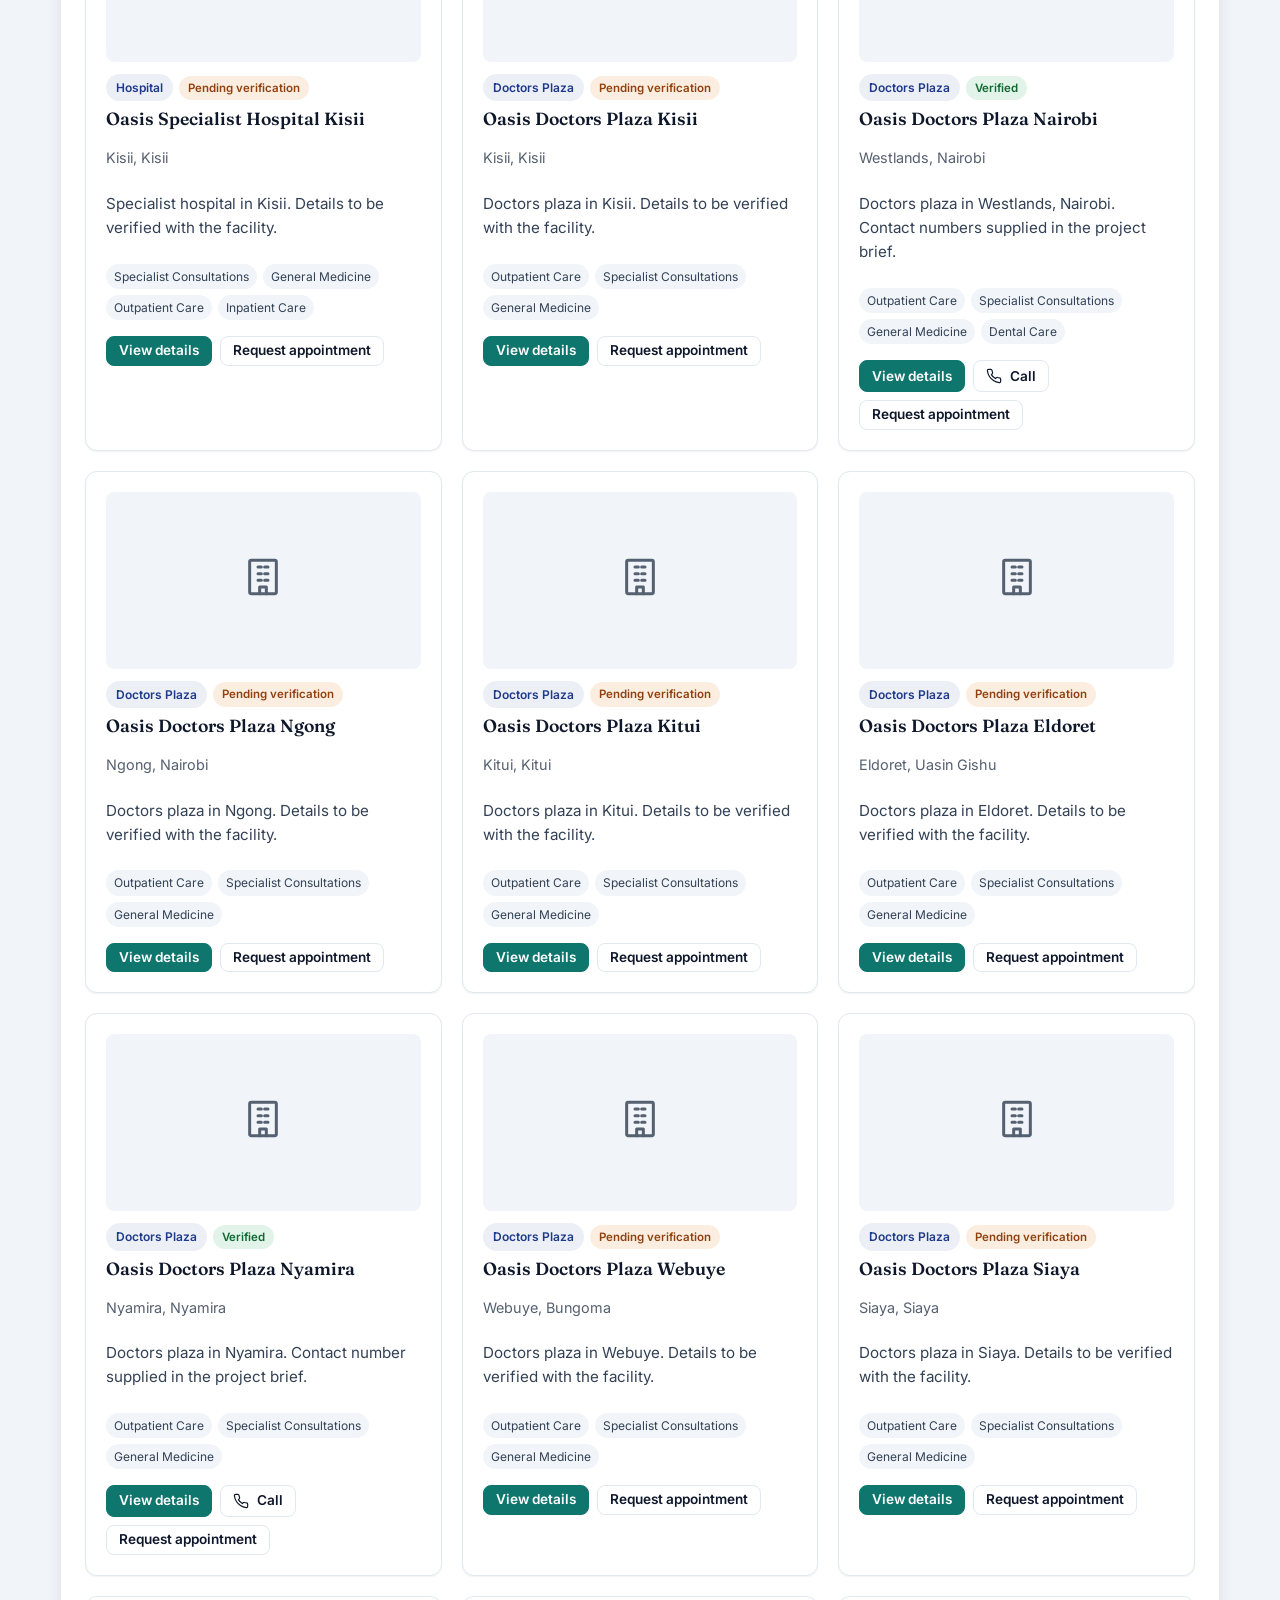
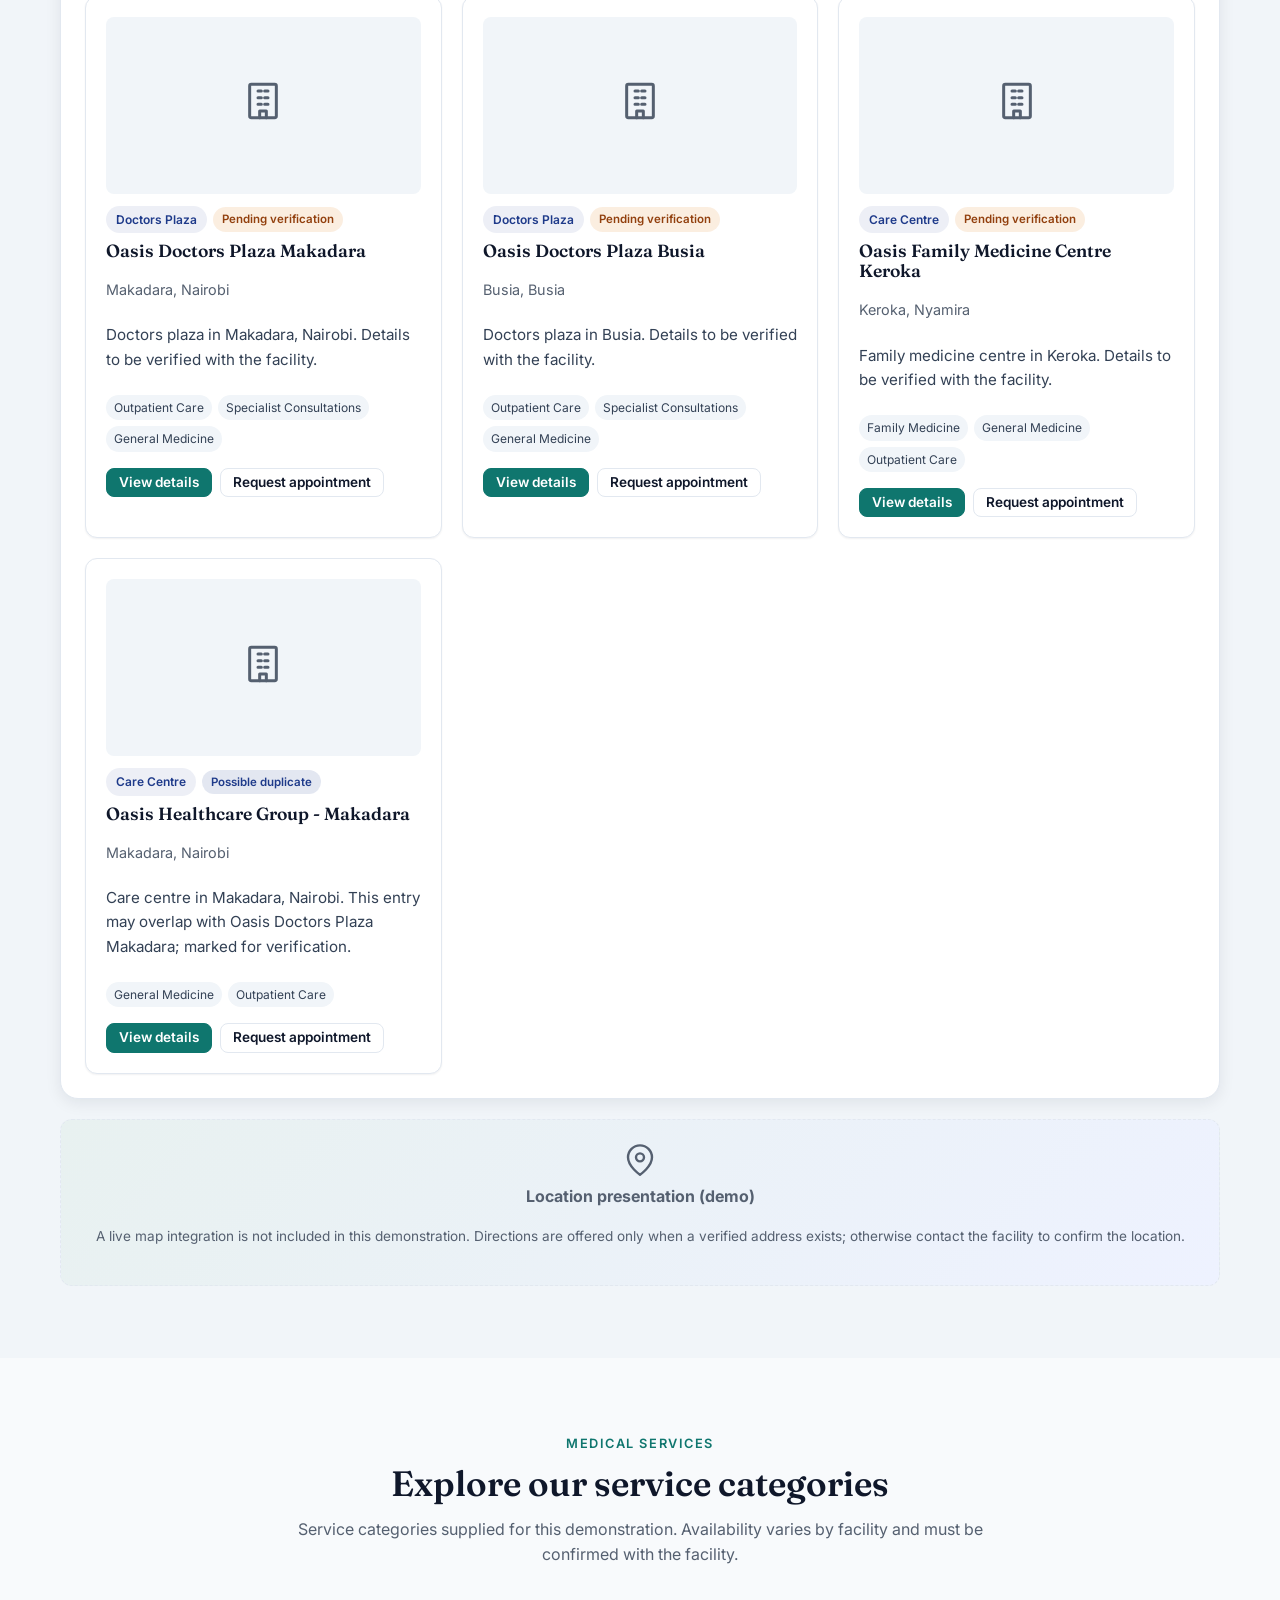
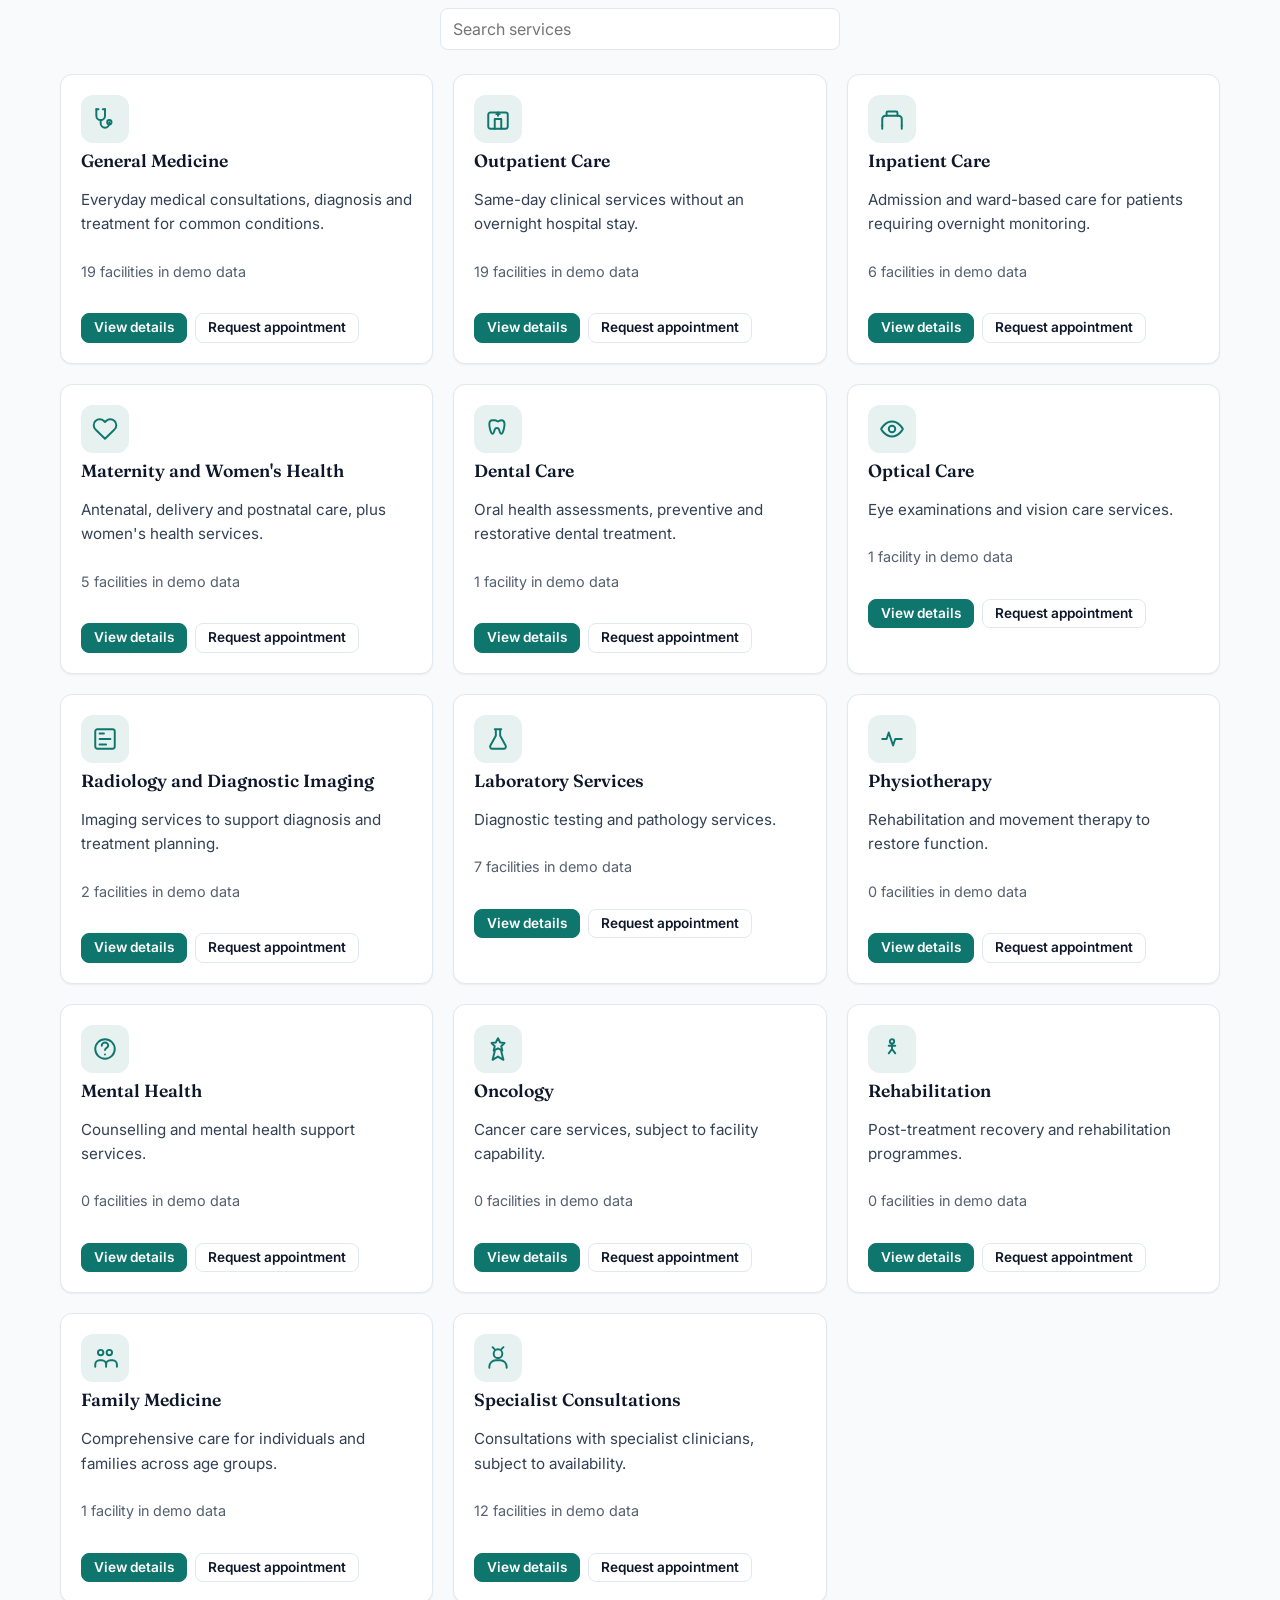
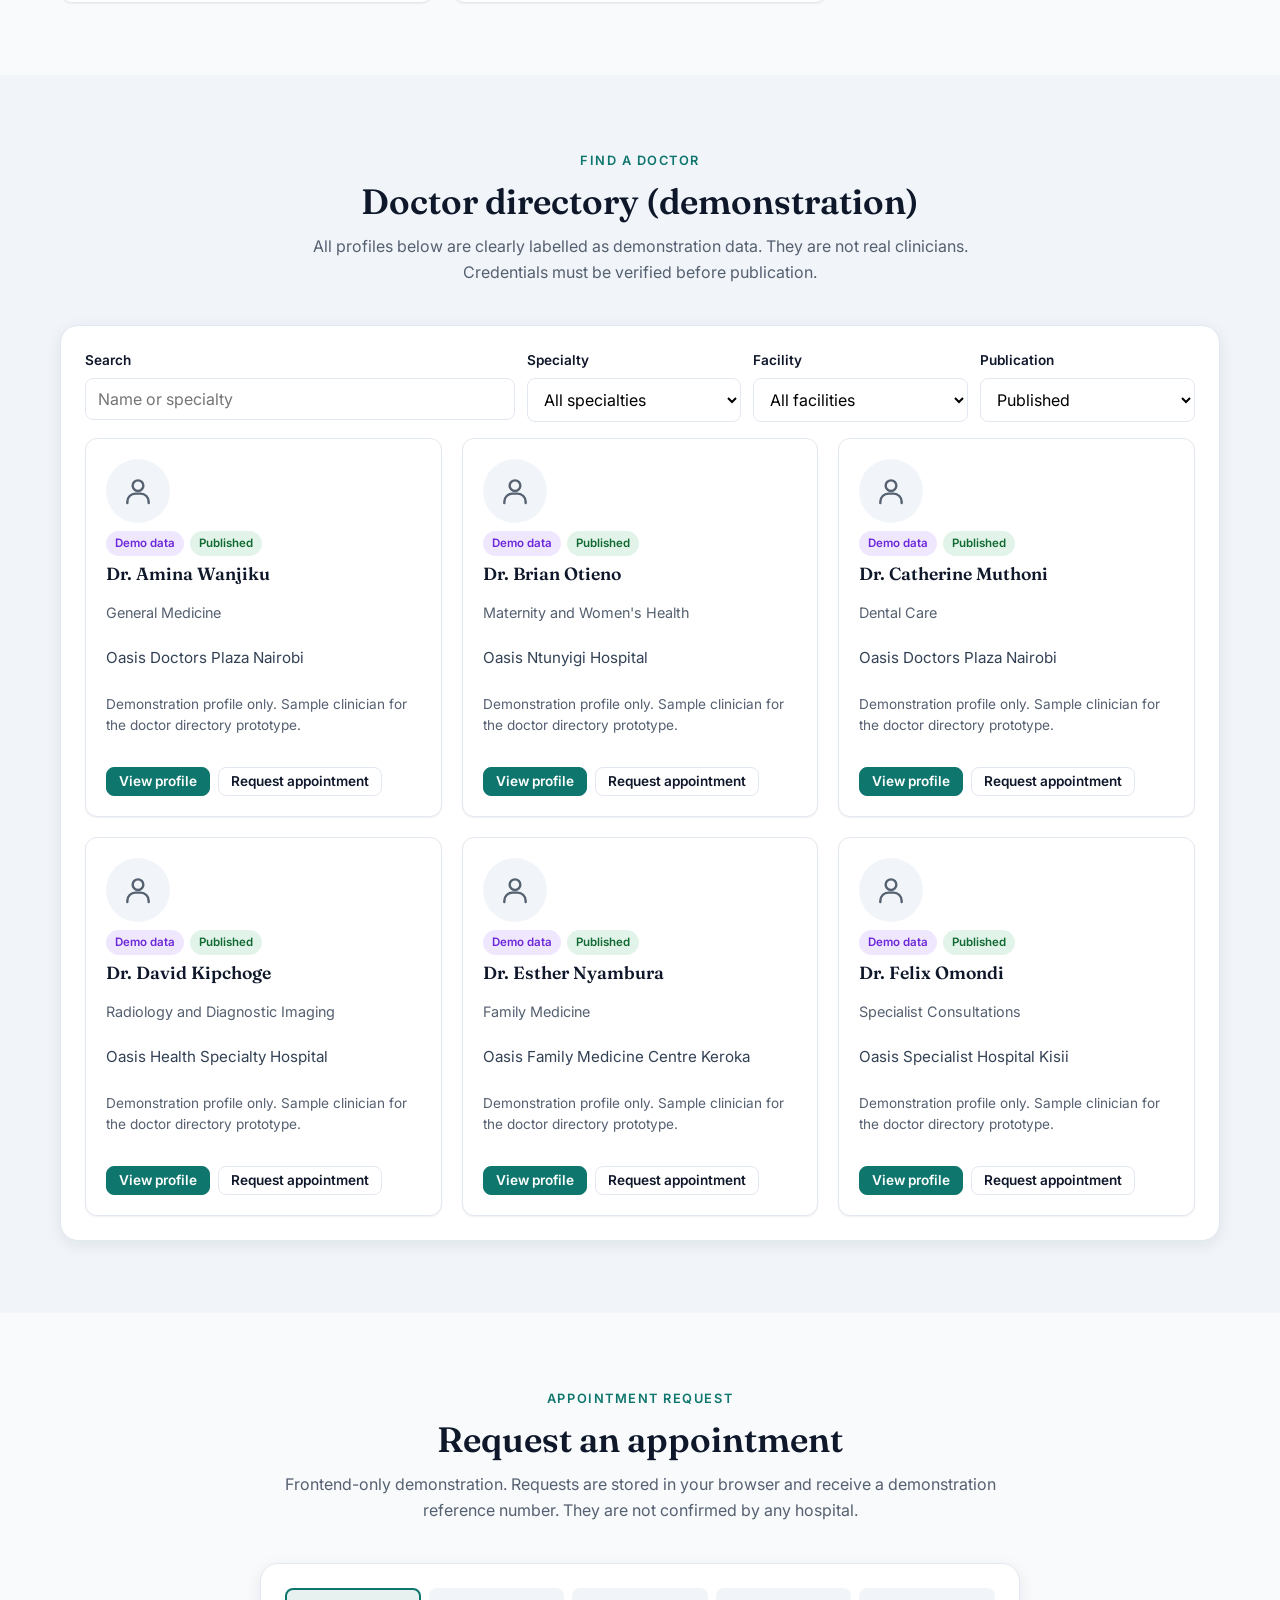
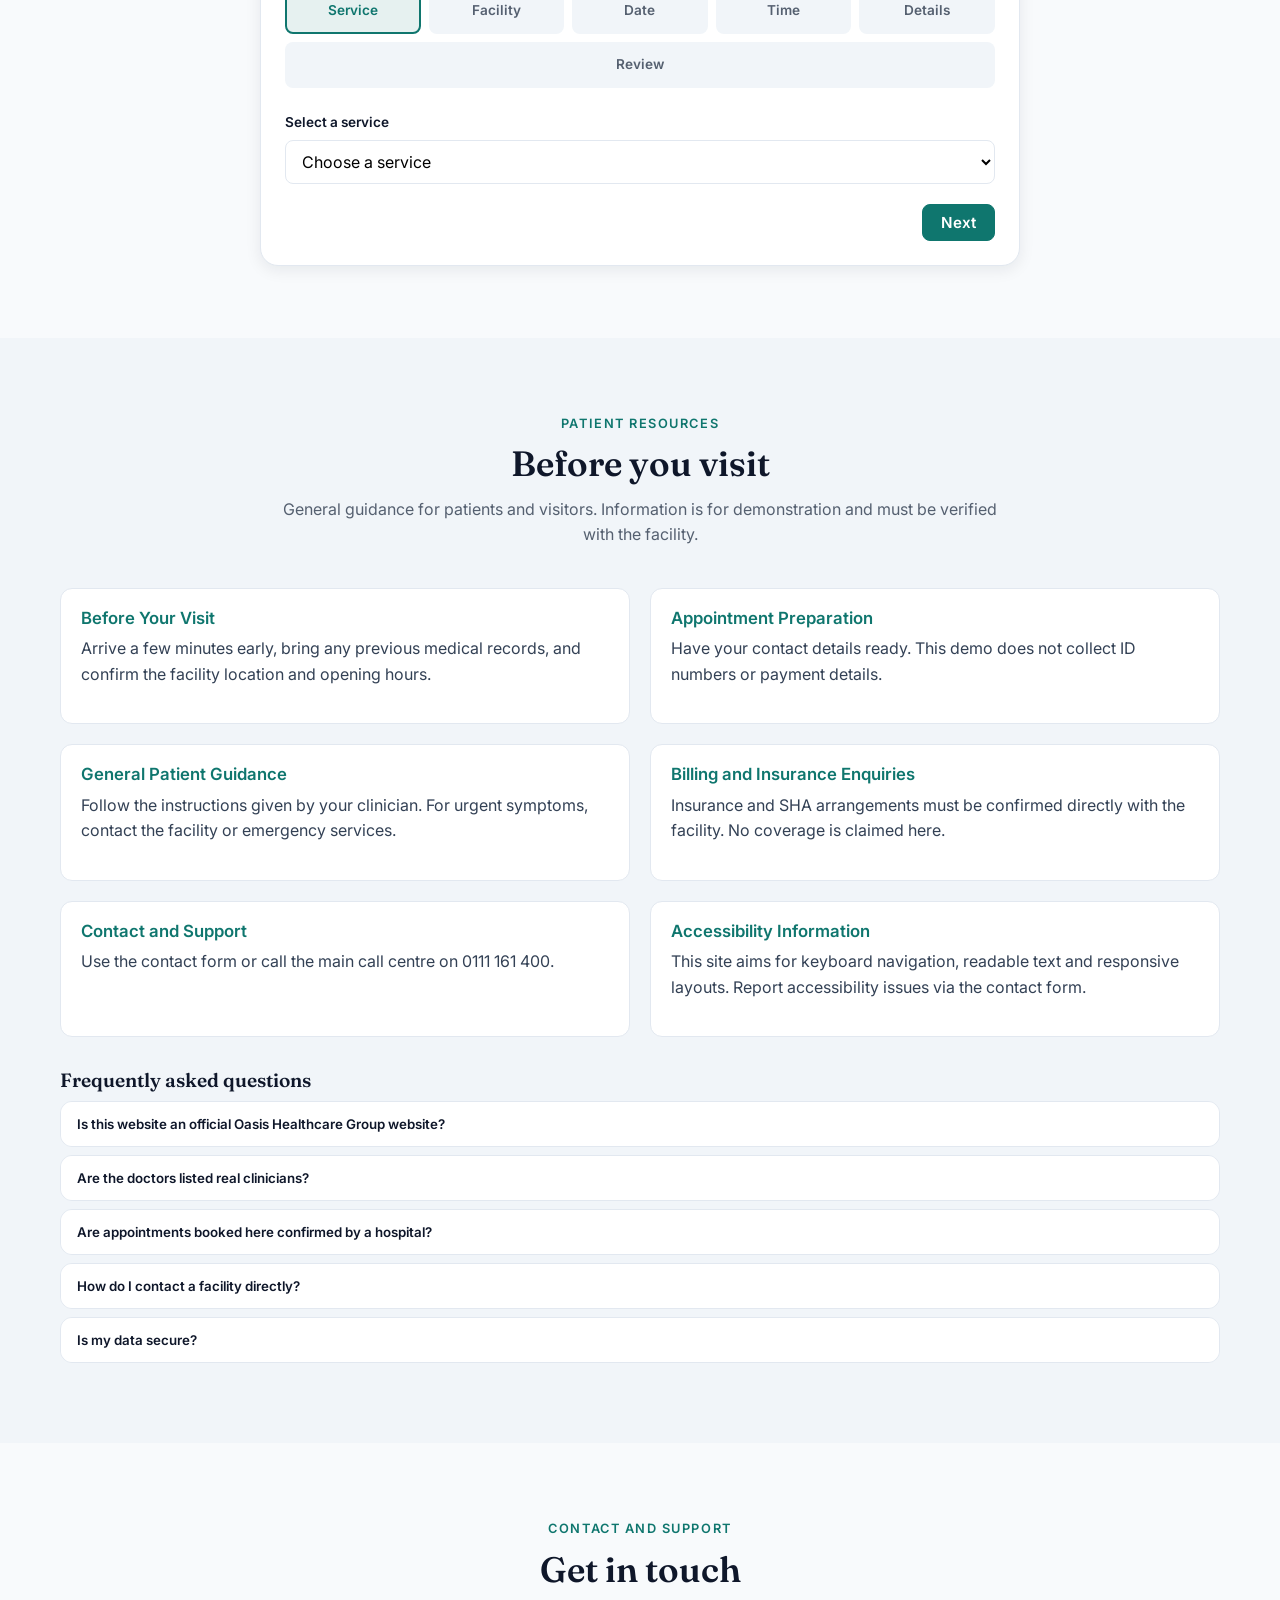
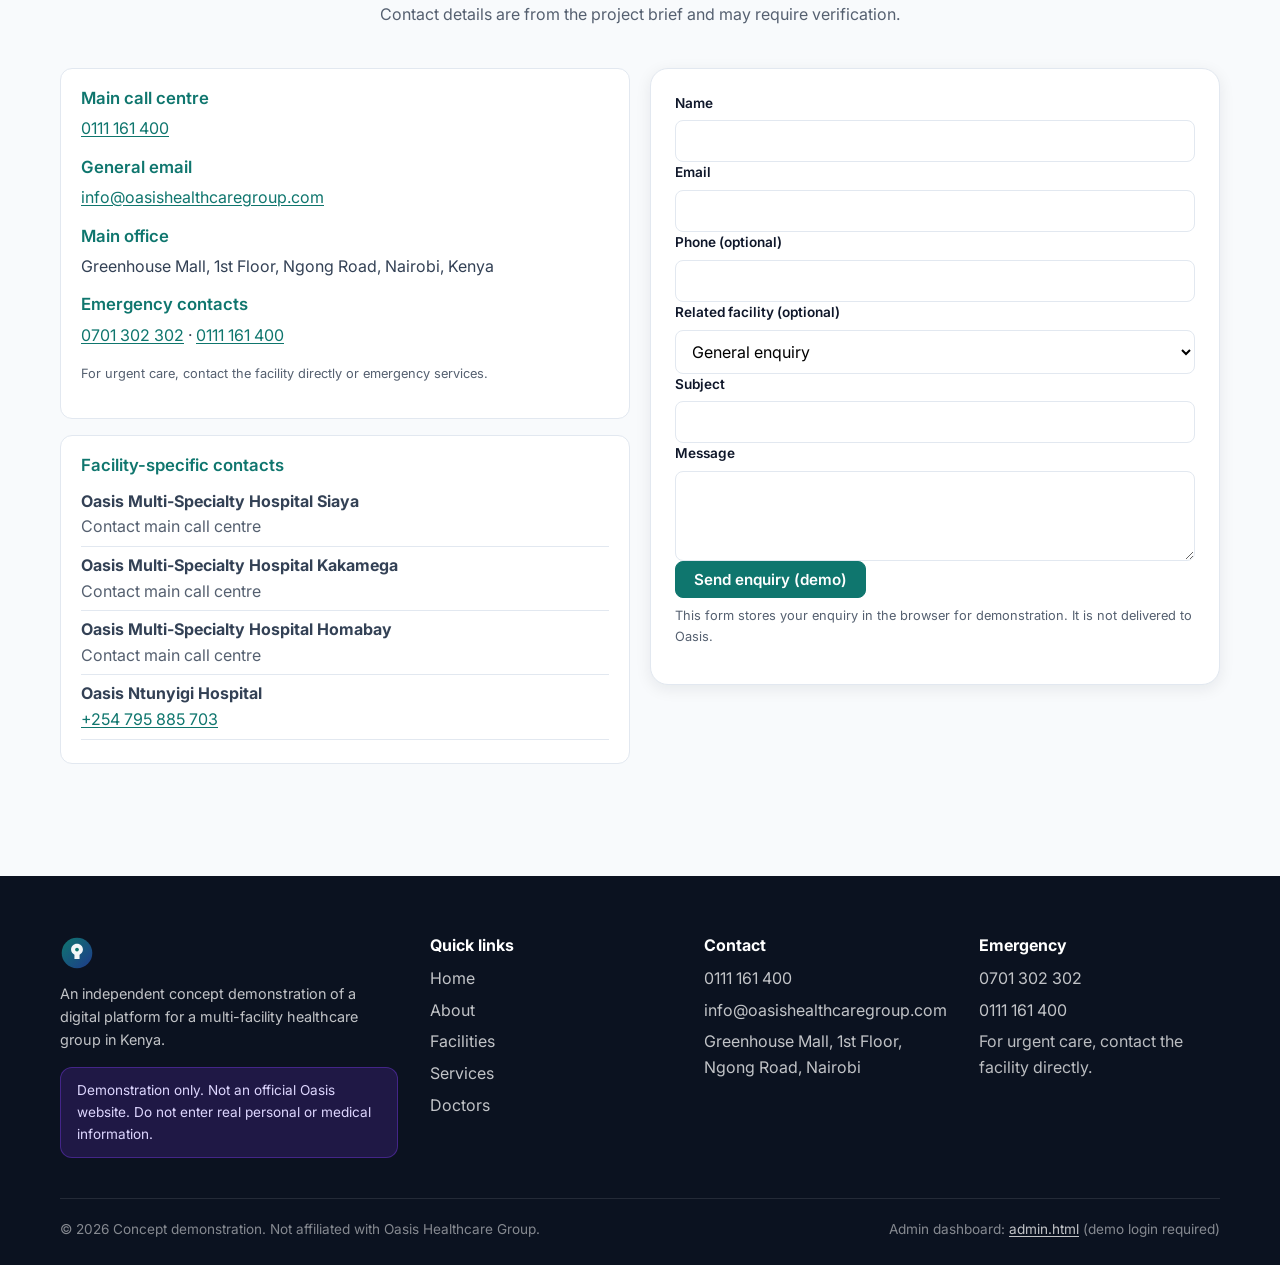
==== commit 56b3da06: "Clarify mobile navigation and active section states" ====
--- a/index.html
+++ b/index.html
@@ -6,13 +6,15 @@
   <title>Oasis Healthcare Group — Healthcare That Moves With You (Concept Demo)</title>
   <meta name="description" content="Independent concept demonstration of a digital healthcare platform for a multi-facility healthcare group in Kenya. Find facilities, services, doctors and request appointments.">
   <meta name="robots" content="index, follow">
-  <link rel="canonical" href="https://example.com/">
+  <link rel="canonical" href="https://oasis-healthcare-group-demo.vercel.app/">
   <meta property="og:title" content="Oasis Healthcare Group — Healthcare That Moves With You">
   <meta property="og:description" content="Concept demonstration of a digital healthcare platform for a multi-facility healthcare group in Kenya.">
   <meta property="og:type" content="website">
-  <meta property="og:image" content="assets/og-image.svg">
+  <meta property="og:url" content="https://oasis-healthcare-group-demo.vercel.app/">
+  <meta property="og:image" content="https://oasis-healthcare-group-demo.vercel.app/assets/og-image.svg">
+  <meta name="twitter:card" content="summary_large_image">
   <link rel="icon" href="assets/favicon.svg" type="image/svg+xml">
-  <link rel="stylesheet" href="css/style.css?v=7">
+  <link rel="stylesheet" href="css/style.css?v=9">
 </head>
 <body>
   <a class="skip-link" href="#main">Skip to content</a>
@@ -23,8 +25,9 @@
       <nav id="siteNav" class="site-nav" aria-label="Primary"></nav>
       <div class="header-actions">
         <a class="btn btn-sm btn-ghost header-emergency" href="tel:0701302302" style="white-space:nowrap;">Emergency: 0701 302 302</a>
-        <button id="menuToggle" class="menu-toggle" aria-label="Open menu" aria-expanded="false">
+        <button id="menuToggle" class="menu-toggle" aria-label="Open navigation menu" aria-expanded="false" aria-controls="navDrawer">
           <span class="icon"><svg viewBox="0 0 24 24" fill="none" stroke="currentColor" stroke-width="2" stroke-linecap="round"><path d="M3 6h18M3 12h18M3 18h18"/></svg></span>
+          <span class="menu-toggle-label">Menu</span>
         </button>
       </div>
     </div>
@@ -35,9 +38,10 @@
     <div class="panel">
       <div class="drawer-head">
         <div data-logo="compact"></div>
-        <button class="modal-close" data-drawer-close aria-label="Close menu">&times;</button>
+        <button class="modal-close" data-drawer-close aria-label="Close navigation menu">&times;</button>
       </div>
-      <div id="drawerLinks"></div>
+      <p class="drawer-label" id="drawerLabel">Menu</p>
+      <div id="drawerLinks" aria-labelledby="drawerLabel"></div>
     </div>
   </div>
 
@@ -66,6 +70,6 @@
   <script src="js/utils.js?v=3"></script>
   <script src="js/data.js?v=3"></script>
   <script src="js/components.js?v=3"></script>
-  <script src="js/main.js?v=3"></script>
+  <script src="js/main.js?v=5"></script>
 </body>
 </html>
--- a/css/style.css
+++ b/css/style.css
@@ -88,12 +88,14 @@
 .logo-text { display:flex; flex-direction:column; line-height:1.1; }
 .logo-name { font-family: var(--font-display); font-weight:700; font-size:1.15rem; color: var(--c-teal); }
 .logo-sub { font-size:.72rem; color: var(--c-muted); letter-spacing:.04em; text-transform:uppercase; }
-.site-nav { display:flex; align-items:center; gap:6px; }
-.site-nav a { padding:8px 12px; border-radius:8px; color: var(--c-body); font-weight:500; font-size:.95rem; }
+.site-nav { display:flex; align-items:center; gap:4px; }
+.site-nav a { padding:8px 12px; border-radius:8px; color: var(--c-body); font-weight:500; font-size:.95rem; white-space:nowrap; }
 .site-nav a:hover { background: var(--c-bg-2); color: var(--c-ink); text-decoration:none; }
+.site-nav a:not(.btn).active { background: var(--c-bg-2); color: var(--c-teal); font-weight:600; }
 .site-nav .cta { margin-left:6px; }
 .header-actions { display:flex; align-items:center; gap:8px; }
-.menu-toggle { display:none; background:none; border:1px solid var(--c-line); border-radius:8px; padding:8px; }
+.menu-toggle { display:none; align-items:center; gap:7px; background:none; border:1px solid var(--c-line); border-radius:8px; padding:8px 10px; color: var(--c-ink); font: inherit; font-size:.9rem; font-weight:600; cursor:pointer; }
+.menu-toggle:hover { background: var(--c-bg-2); }
 .menu-toggle .icon { width:20px; height:20px; display:inline-flex; }
 .menu-toggle .icon svg { width:100%; height:100%; }
 
@@ -106,7 +108,15 @@
 .nav-drawer.open .panel { transform: translateX(0); }
 .nav-drawer a { padding:12px; border-radius:8px; color: var(--c-ink); font-weight:500; }
 .nav-drawer a:hover { background: var(--c-bg-2); text-decoration:none; }
-.nav-drawer .drawer-head { display:flex; align-items:center; justify-content:space-between; margin-bottom:12px; }
+.nav-drawer .drawer-head { display:flex; align-items:center; justify-content:space-between; margin-bottom:4px; padding-bottom:12px; border-bottom:1px solid var(--c-line); }
+.nav-drawer .drawer-head .logo { padding:0; }
+.drawer-label { margin:8px 0 2px; color: var(--c-muted); font-size:.72rem; font-weight:600; letter-spacing:.12em; text-transform:uppercase; }
+#drawerLinks { display:flex; flex-direction:column; gap:4px; }
+#drawerLinks a { display:flex; align-items:center; justify-content:space-between; gap:12px; padding:12px 14px; }
+#drawerLinks a:not(.btn)::after { content:''; width:7px; height:7px; border-top:2px solid currentColor; border-right:2px solid currentColor; transform:rotate(45deg); opacity:.3; flex:none; }
+#drawerLinks a:not(.btn).active { background: var(--c-bg-2); color: var(--c-teal); font-weight:600; }
+#drawerLinks a:not(.btn).active::after { opacity:.75; }
+#drawerLinks .btn { justify-content:center; margin-top:12px; }
 
 /* hero */
 .hero { position:relative; overflow:hidden; background: linear-gradient(135deg, #0b1220 0%, #172554 60%, #0f766e 100%); color:#fff; padding: 80px 0 60px; }
@@ -275,7 +285,7 @@
 .pie-legend i { width:10px; height:10px; border-radius:2px; display:inline-block; }
 
 /* responsive */
-@media (max-width: 1024px) {
+@media (max-width: 1200px) {
   .grid-4 { grid-template-columns: repeat(2,1fr); }
   .grid-3 { grid-template-columns: repeat(2,1fr); }
   .finder-controls { grid-template-columns: 1fr 1fr; }
@@ -303,6 +313,10 @@
   .hero-actions .btn { width:100%; justify-content:center; }
   .logo-sub { font-size:.62rem; }
 }
+@media (max-width: 360px) {
+  .menu-toggle-label { display:none; }
+  .menu-toggle { padding:8px; }
+}
 
 /* reduced motion */
 @media (prefers-reduced-motion: reduce) {
